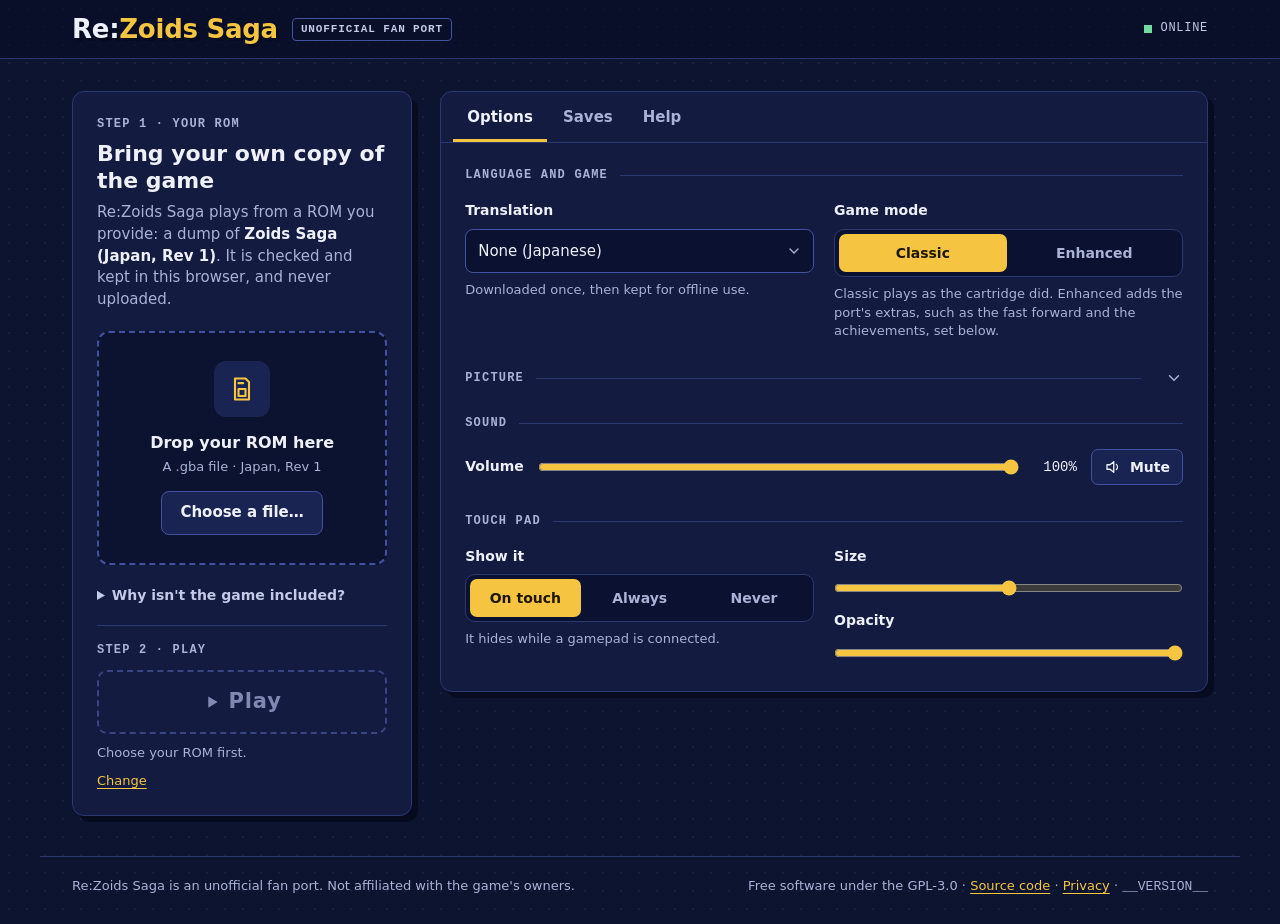
==== apps/web/static/index.html @ d326429b "✨ Offer the enhanced mode's settings on the web page The page sets the enhanced mode's battle animat" ====
<!doctype html>
<html lang="en">
<head>
  <meta charset="utf-8">
  <meta name="viewport" content="width=device-width, initial-scale=1, viewport-fit=cover">
  <meta name="theme-color" content="#0d1430">
  <meta name="description" content="An unofficial port of Zoids Saga (Game Boy Advance) to play in the browser, from your own ROM.">
  <title>Re:Zoids Saga</title>
  <link rel="icon" href="icon.png">
  <link rel="manifest" href="manifest.webmanifest">
  <link rel="stylesheet" href="style.css">
</head>
<body data-rom-ready="false">

<svg width="0" height="0" style="position:absolute" aria-hidden="true">
  <symbol id="i-file" viewBox="0 0 24 24"><g fill="none" stroke="currentColor" stroke-width="1.8" stroke-linecap="round" stroke-linejoin="round"><path d="M6 3h9l3 3v15H6z"/><path d="M9 12h6v6H9z"/><path d="M9 7h4"/></g></symbol>
  <symbol id="i-check" viewBox="0 0 24 24"><path d="M20 6 9 17l-5-5" fill="none" stroke="currentColor" stroke-width="2.4" stroke-linecap="round" stroke-linejoin="round"/></symbol>
  <symbol id="i-alert" viewBox="0 0 24 24"><g fill="none" stroke="currentColor" stroke-width="2" stroke-linecap="round"><circle cx="12" cy="12" r="9"/><path d="M12 7v6M12 16.5v.5"/></g></symbol>
  <symbol id="i-busy" viewBox="0 0 24 24"><path d="M12 3a9 9 0 1 1-9 9" fill="none" stroke="currentColor" stroke-width="2.4" stroke-linecap="round"/></symbol>
  <symbol id="i-down" viewBox="0 0 24 24"><path d="M12 4v11M7 10l5 5 5-5M5 20h14" fill="none" stroke="currentColor" stroke-width="2" stroke-linecap="round" stroke-linejoin="round"/></symbol>
  <symbol id="i-up" viewBox="0 0 24 24"><path d="M12 20V9M7 14l5-5 5 5M5 4h14" fill="none" stroke="currentColor" stroke-width="2" stroke-linecap="round" stroke-linejoin="round"/></symbol>
  <symbol id="i-chev" viewBox="0 0 24 24"><path d="m6 9 6 6 6-6" fill="none" stroke="currentColor" stroke-width="2" stroke-linecap="round"/></symbol>
  <symbol id="i-play" viewBox="0 0 24 24"><path d="M7 4.5 19.5 12 7 19.5z" fill="currentColor"/></symbol>
  <symbol id="i-pause" viewBox="0 0 24 24"><path d="M9 5v14M15 5v14" fill="none" stroke="currentColor" stroke-width="2.4" stroke-linecap="round"/></symbol>
  <symbol id="i-sync" viewBox="0 0 24 24"><g fill="none" stroke="currentColor" stroke-width="2" stroke-linecap="round" stroke-linejoin="round"><path d="M20 12a8 8 0 1 1-2.3-5.6"/><path d="M20 4v5h-5"/></g></symbol>
  <symbol id="i-trash" viewBox="0 0 24 24"><path d="M4 7h16M9 7V4h6v3M6 7l1 13h10l1-13" fill="none" stroke="currentColor" stroke-width="2" stroke-linecap="round" stroke-linejoin="round"/></symbol>
  <symbol id="i-x" viewBox="0 0 24 24"><path d="M6 6l12 12M18 6 6 18" fill="none" stroke="currentColor" stroke-width="2" stroke-linecap="round"/></symbol>
  <symbol id="i-mail" viewBox="0 0 24 24"><g fill="none" stroke="currentColor" stroke-width="1.8" stroke-linecap="round" stroke-linejoin="round"><rect x="3" y="5" width="18" height="14" rx="2"/><path d="m3 7 9 6 9-6"/></g></symbol>
  <symbol id="i-vol" viewBox="0 0 24 24"><g fill="none" stroke="currentColor" stroke-width="1.8" stroke-linecap="round" stroke-linejoin="round"><path d="M4 9h4l5-4v14l-5-4H4z"/><path d="M16.5 8.5a5 5 0 0 1 0 7"/></g></symbol>
</svg>

<div id="launcher">
  <header class="top">
    <div class="wrap top-in">
      <h1 class="wordmark"><span>Re:</span>Zoids Saga</h1>
      <span class="badge">Unofficial fan port</span>
      <div class="top-end">
        <span class="lcd" id="net-state"><span class="px"></span><span>Online</span></span>
        <button class="btn btn-sm" id="install" type="button" hidden>Install app</button>
      </div>
    </div>
  </header>

  <main class="wrap layout">
    <section class="card start" aria-labelledby="start-h">
      <div class="intro" id="start-intro">
        <p class="eyebrow">Step 1 · Your ROM</p>
        <h2 id="start-h" class="intro-h">Bring your own copy of the game</h2>
        <p class="muted">Re:Zoids Saga plays from a ROM you provide: a dump of <strong class="strong">Zoids Saga (Japan, Rev 1)</strong>. It is checked and kept in this browser, and never uploaded.</p>
      </div>

      <div id="rom-drop" class="drop" data-state="empty">
        <div class="drop-ic" aria-hidden="true">
          <svg class="i-file" width="28" height="28"><use href="#i-file"/></svg>
          <svg class="i-drop" width="28" height="28"><use href="#i-down"/></svg>
          <svg class="i-busy" width="28" height="28"><use href="#i-busy"/></svg>
          <svg class="i-ok" width="22" height="22"><use href="#i-check"/></svg>
          <svg class="i-err" width="22" height="22"><use href="#i-alert"/></svg>
        </div>
        <div class="drop-text">
          <p class="drop-title" id="rom-status" role="status">Drop your ROM here</p>
          <p class="hint" id="rom-detail">A .gba file · Japan, Rev 1</p>
        </div>
        <div class="drop-actions">
          <input class="vh" type="file" id="rom-file" accept=".gba,.bin,application/octet-stream">
          <label class="btn" for="rom-file" id="rom-choose">Choose a file…</label>
          <button class="btn btn-ghost" type="button" id="rom-forget" hidden>Forget the ROM</button>
        </div>
      </div>

      <details class="faq" id="rom-faq">
        <summary>Why isn't the game included?</summary>
        <p class="hint">The game belongs to its owners. This project only provides the code that runs it, so you play from your own copy.</p>
      </details>

      <div class="start-play">
        <p class="eyebrow" id="step2">Step 2 · Play</p>
        <button class="btn btn-primary play" type="button" id="play" disabled aria-describedby="play-hint setup-summary">
          <svg class="icon" width="20" height="20" aria-hidden="true"><use href="#i-play"/></svg>Play
        </button>
        <p class="hint" id="play-hint">Choose your ROM first.</p>
        <p class="hint"><span id="setup-summary"></span> <a href="#options" data-goto="tab-options">Change</a></p>
      </div>
    </section>

    <section class="card sections" aria-label="Settings and saves">
      <div class="tabs" role="tablist" aria-label="Launcher sections">
        <button class="tab" role="tab" type="button" id="tab-options" aria-controls="options" aria-selected="true">Options</button>
        <button class="tab" role="tab" type="button" id="tab-saves" aria-controls="saves" aria-selected="false" tabindex="-1">Saves <span class="count" id="saves-count" hidden></span></button>
        <button class="tab" role="tab" type="button" id="tab-cloud" aria-controls="cloud" aria-selected="false" tabindex="-1" hidden>Cloud</button>
        <button class="tab" role="tab" type="button" id="tab-help" aria-controls="help" aria-selected="false" tabindex="-1">Help</button>
      </div>

      <form class="panel" role="tabpanel" id="options" aria-labelledby="tab-options" tabindex="0">
        <div class="group">
          <h3 class="eyebrow group-h">Language and game</h3>
          <div class="grid2">
            <div class="field">
              <label class="lbl" for="language">Translation</label>
              <div class="sel">
                <select id="language" name="language">
                  <option value="">None (Japanese)</option>
                  <option value="file">From a .po file…</option>
                </select>
                <svg width="16" height="16" aria-hidden="true"><use href="#i-chev"/></svg>
              </div>
              <input class="vh" type="file" id="po-file" accept=".po,text/plain" tabindex="-1" aria-hidden="true">
              <p class="line-status" id="translation-status" role="status">Downloaded once, then kept for offline use.</p>
            </div>
            <fieldset class="field">
              <legend class="lbl">Game mode</legend>
              <div class="seg">
                <label><input type="radio" name="mode" value="classic" checked><span>Classic</span></label>
                <label><input type="radio" name="mode" value="enhanced"><span>Enhanced</span></label>
              </div>
              <p class="hint">Classic plays as the cartridge did. Enhanced adds the port's extras, such as the fast forward and the achievements, set below.</p>
            </fieldset>
          </div>
        </div>

        <fieldset class="group" id="enhanced-group" hidden>
          <legend class="eyebrow group-h">Enhanced mode</legend>
          <ul class="toggles">
            <li class="toggle">
              <div class="grow"><label class="lbl" for="battle-animations">Battle animations</label><p class="hint">The attack scenes in battles; without them a battle goes faster.</p></div>
              <span class="switch"><input type="checkbox" role="switch" id="battle-animations" name="battle-animations" value="1" checked><span></span></span>
            </li>
            <li class="toggle">
              <div class="grow"><label class="lbl" for="damage-numbers">Damage numbers</label><p class="hint">The damage each unit takes, as a number under it for a moment.</p></div>
              <span class="switch"><input type="checkbox" role="switch" id="damage-numbers" name="damage-numbers" value="1"><span></span></span>
            </li>
            <li class="toggle">
              <div class="grow"><label class="lbl" for="auto-text">Auto text</label><p class="hint">Text boxes go on by themselves once read. SELECT turns it on or off while one shows.</p></div>
              <span class="switch"><input type="checkbox" role="switch" id="auto-text" name="auto-text" value="1"><span></span></span>
            </li>
            <li class="toggle">
              <div class="grow"><label class="lbl" for="autosave">Autosave</label><p class="hint">Saves on each change of map, into a slot of its own that Continue lists first.</p></div>
              <span class="switch"><input type="checkbox" role="switch" id="autosave" name="autosave" value="1" checked><span></span></span>
            </li>
            <li class="toggle">
              <div class="grow"><label class="lbl" for="weapon-reach">Weapon reach</label><p class="hint">Shops and the weapons menu draw what a weapon reaches in battle. SELECT turns from the front row to the back.</p></div>
              <span class="switch"><input type="checkbox" role="switch" id="weapon-reach" name="weapon-reach" value="1" checked><span></span></span>
            </li>
          </ul>
          <fieldset class="field">
            <legend class="lbl">Fast forward</legend>
            <div class="seg">
              <label><input type="radio" name="fast-forward" value="2" checked><span>2×</span></label>
              <label><input type="radio" name="fast-forward" value="3"><span>3×</span></label>
              <label><input type="radio" name="fast-forward" value="4"><span>4×</span></label>
            </div>
            <p class="hint">How fast the game plays while Space, the right stick or the pad's &gt;&gt; is held.</p>
          </fieldset>
          <p class="hint">The game's own pause menu changes these too, and the page remembers them.</p>
        </fieldset>

        <details class="group fold" id="picture">
          <summary class="fold-h">
            <span class="eyebrow">Picture</span>
            <span class="hint fold-sum" id="picture-summary"></span>
            <svg class="fold-chev" width="18" height="18" aria-hidden="true"><use href="#i-chev"/></svg>
          </summary>
          <div class="fold-body">
            <div class="field">
              <div class="row-tight"><span class="lbl" id="presets-l">Display presets</span><span class="soon">Soon</span></div>
              <div class="chips" role="group" aria-labelledby="presets-l">
                <button class="chip" type="button" disabled>GBA</button><button class="chip" type="button" disabled>GBA SP</button><button class="chip" type="button" disabled>Micro</button><button class="chip" type="button" disabled>DS</button><button class="chip" type="button" disabled>Game Boy Player</button><button class="chip" type="button" disabled>Modern</button><button class="chip" type="button" disabled>Smooth pixel art</button>
              </div>
            </div>
            <div class="grid2">
              <fieldset class="field">
                <legend class="lbl">Scaling</legend>
                <div class="seg">
                  <label><input type="radio" name="scaling" value="sharp" checked><span>Sharp</span></label>
                  <label><input type="radio" name="scaling" value="fill"><span>Fill</span></label>
                  <label><input type="radio" name="scaling" value="smooth"><span>Smooth</span></label>
                </div>
                <p class="hint">Sharp uses whole multiples. Fill stays sharp and fills the window.</p>
              </fieldset>
              <div class="field">
                <label class="lbl" for="color">Colors</label>
                <div class="sel">
                  <select id="color" name="color">
                    <option value="original">Original</option>
                    <option value="gba">GBA</option>
                    <option value="gba-sp-frontlit">GBA SP AGS-001</option>
                    <option value="gba-sp">GBA SP AGS-101</option>
                    <option value="micro">Micro</option>
                    <option value="ds">DS</option>
                  </select>
                  <svg width="16" height="16" aria-hidden="true"><use href="#i-chev"/></svg>
                </div>
                <p class="hint">Imitates how each screen showed color.</p>
              </div>
              <fieldset class="field">
                <legend class="lbl">LCD trail</legend>
                <div class="seg">
                  <label><input type="radio" name="trail" value="0" checked><span>Off</span></label>
                  <label><input type="radio" name="trail" value="1"><span>Mix</span></label>
                  <label><input type="radio" name="trail" value="fade"><span>Fade</span></label>
                </div>
              </fieldset>
              <fieldset class="field">
                <legend class="lbl">Upscaler</legend>
                <div class="seg">
                  <label><input type="radio" name="upscale" value="none" checked><span>Off</span></label>
                  <label><input type="radio" name="upscale" value="scale2x"><span>Scale2x</span></label>
                  <label><input type="radio" name="upscale" value="scale3x"><span>Scale3x</span></label>
                </div>
                <p class="hint">Rounds diagonal edges off without blurring.</p>
              </fieldset>
              <fieldset class="field" disabled>
                <legend class="lbl">Screen filter <span class="soon">Soon</span></legend>
                <div class="seg">
                  <label><input type="radio" name="filter" value="off" checked><span>Off</span></label>
                  <label><input type="radio" name="filter" value="grid"><span>LCD grid</span></label>
                  <label><input type="radio" name="filter" value="scanlines"><span>Scan lines</span></label>
                </div>
              </fieldset>
            </div>
          </div>
        </details>

        <div class="group">
          <h3 class="eyebrow group-h">Sound</h3>
          <div class="vol">
            <label class="lbl" for="volume">Volume</label>
            <input class="range" type="range" id="volume" name="volume" min="0" max="100" step="5" value="100">
            <output id="volume-out" for="volume">100%</output>
            <button class="btn btn-sm" type="button" id="mute" aria-pressed="false"><svg class="icon" aria-hidden="true"><use href="#i-vol"/></svg><span>Mute</span></button>
          </div>
        </div>

        <div class="group">
          <h3 class="eyebrow group-h">Touch pad</h3>
          <div class="grid2">
            <fieldset class="field">
              <legend class="lbl">Show it</legend>
              <div class="seg">
                <label><input type="radio" name="touch" value="auto" checked><span>On touch</span></label>
                <label><input type="radio" name="touch" value="on"><span>Always</span></label>
                <label><input type="radio" name="touch" value="off"><span>Never</span></label>
              </div>
              <p class="hint">It hides while a gamepad is connected.</p>
            </fieldset>
            <div class="field">
              <label class="lbl" for="touch-size">Size</label>
              <input class="range" type="range" id="touch-size" name="touch-size" min="60" max="140" step="10" value="100">
              <label class="lbl" for="touch-opacity">Opacity</label>
              <input class="range" type="range" id="touch-opacity" name="touch-opacity" min="20" max="100" step="10" value="100">
            </div>
          </div>
        </div>
      </form>

      <div class="panel" role="tabpanel" id="saves" aria-labelledby="tab-saves" tabindex="0" hidden>
        <p class="muted">Kept in this browser. Export a slot for an emulator, or import one from it.</p>
        <p class="status" id="saves-status" role="status"></p>
        <p class="hint" id="saves-norom">Choose your ROM to see your saves.</p>
        <ul class="slots" id="saves-list" aria-label="Save slots"></ul>
        <input class="vh" type="file" id="save-file" accept=".sav,.srm,application/octet-stream" tabindex="-1" aria-hidden="true">
      </div>

      <div class="panel" role="tabpanel" id="cloud" aria-labelledby="tab-cloud" tabindex="0" data-state="signed-out" hidden>
        <div class="group" data-when="signed-out">
          <h3 class="eyebrow group-h">Cloud saves</h3>
          <p class="muted">Sign in with your email to keep your saves and achievements in the cloud and play them in any browser. No password needed.</p>
          <form class="field" id="cloud-form" novalidate>
            <label class="lbl" for="cloud-email">Email</label>
            <div class="email-row">
              <input class="input" type="email" id="cloud-email" name="email" autocomplete="email" placeholder="you@example.com" required aria-describedby="cloud-form-status">
              <button class="btn btn-primary" type="submit" id="cloud-send">Send me a sign-in link</button>
            </div>
            <p class="line-status" id="cloud-form-status" role="status"></p>
          </form>
          <p class="hint"><a href="privacy.html">What is kept, and how to delete it</a></p>
        </div>

        <div class="group" data-when="link-sent" hidden>
          <h3 class="eyebrow group-h">Cloud saves</h3>
          <div class="row row-top">
            <div class="drop-ic small" aria-hidden="true"><svg width="22" height="22"><use href="#i-mail"/></svg></div>
            <div>
              <p class="big">Check your email</p>
              <p class="muted">We sent a sign-in link to <strong class="strong" id="cloud-sent-to"></strong>. Open it in this browser.</p>
            </div>
          </div>
          <div class="row">
            <button class="btn btn-sm" type="button" id="cloud-resend">Send again</button>
            <button class="btn btn-sm btn-ghost" type="button" id="cloud-other">Use another email</button>
          </div>
          <p class="line-status" id="cloud-sent-status" role="status"></p>
        </div>

        <div class="stack" data-when="signed-in" hidden>
          <div class="group">
            <h3 class="eyebrow group-h">Account</h3>
            <div class="row">
              <div class="avatar" id="cloud-avatar" aria-hidden="true">?</div>
              <div class="grow"><p class="hint">Signed in as</p><p class="big wraps" id="cloud-user"></p></div>
              <button class="btn btn-ghost" type="button" id="cloud-signout">Sign out</button>
            </div>
          </div>
          <div class="group">
            <h3 class="eyebrow group-h">Sync</h3>
            <div class="box row">
              <div class="grow column">
                <p class="lcd lcd-text"><span class="px off" id="cloud-px"></span><span id="cloud-sync-state" role="status">Not synced yet</span></p>
                <p class="hint">Your saves and achievements follow you to any browser where you sign in. They sync when the page opens, every minute while you play, and when you leave it.</p>
              </div>
              <button class="btn" type="button" id="cloud-sync"><svg class="icon" aria-hidden="true"><use href="#i-sync"/></svg>Sync now</button>
            </div>
            <p class="status" id="cloud-status" role="status"></p>
            <p class="hint"><a href="privacy.html">What is kept, and how to delete it</a></p>
          </div>
          <div class="group">
            <h3 class="eyebrow group-h">Danger zone</h3>
            <div class="danger-zone">
              <div class="grow"><p class="strong-p">Delete my account</p><p class="hint">Removes your account and everything kept in the cloud; the saves in this browser stay. You will be asked to confirm.</p></div>
              <button class="btn btn-danger" type="button" id="cloud-delete"><svg class="icon" aria-hidden="true"><use href="#i-trash"/></svg>Delete my account</button>
            </div>
          </div>
        </div>
      </div>

      <div class="panel" role="tabpanel" id="help" aria-labelledby="tab-help" tabindex="0" hidden>
        <div class="group touch-only">
          <h3 class="eyebrow group-h">Touch</h3>
          <p class="muted">On phones and tablets a pad surrounds the game. The pause button at the game screen's top left corner opens quick settings and the way back here.</p>
        </div>
        <div class="group">
          <h3 class="eyebrow group-h">Keyboard</h3>
          <dl class="keys">
            <div><dt>Move</dt><dd><span class="kbd">←</span><span class="kbd">↑</span><span class="kbd">↓</span><span class="kbd">→</span></dd></div>
            <div><dt>A</dt><dd><span class="kbd">X</span></dd></div>
            <div><dt>B</dt><dd><span class="kbd">Z</span></dd></div>
            <div><dt>L / R</dt><dd><span class="kbd">A</span><span class="kbd">S</span></dd></div>
            <div><dt>START</dt><dd><span class="kbd">Return</span></dd></div>
            <div><dt>SELECT</dt><dd><span class="kbd">Backspace</span></dd></div>
            <div><dt>Fast forward (hold)</dt><dd><span class="kbd">Space</span></dd></div>
            <div><dt>Mute</dt><dd><span class="kbd">M</span></dd></div>
            <div><dt>Pause menu</dt><dd><span class="kbd">Esc</span></dd></div>
          </dl>
        </div>
        <div class="group">
          <h3 class="eyebrow group-h">Gamepad</h3>
          <p class="muted">Gamepads work in the game, and on this page too: move with the D-pad, choose with A, go back with B.</p>
        </div>
        <div class="group">
          <h3 class="eyebrow group-h">Offline and install</h3>
          <p class="muted">Once loaded it works without a connection. <span class="install-hint">Install it from the browser's menu to play it like an app.</span></p>
        </div>
      </div>
    </section>
  </main>

  <footer class="wrap foot">
    <p>Re:Zoids Saga is an unofficial fan port. Not affiliated with the game's owners.</p>
    <p>Free software under the GPL-3.0 · <a href="https://github.com/serivt/re-zoids-saga">Source code</a> · <a href="privacy.html">Privacy</a> · <span class="mono" id="version">__VERSION__</span></p>
  </footer>

  <div class="playbar" id="playbar">
    <div class="grow"><p class="lcd"><span class="px"></span>ROM ready</p><p class="hint" id="playbar-summary"></p></div>
    <button class="btn btn-primary" type="button" id="playbar-play"><svg class="icon" aria-hidden="true"><use href="#i-play"/></svg>Play</button>
  </div>
</div>

<div id="stage" class="game" hidden>
  <canvas id="screen" width="240" height="160" aria-label="Game screen"></canvas>
  <canvas id="pad" hidden></canvas>
  <button class="pause-btn" type="button" id="game-menu" aria-label="Pause and menu" aria-haspopup="dialog"><svg width="18" height="18" aria-hidden="true"><use href="#i-pause"/></svg></button>
</div>

<dialog id="import-dialog" aria-labelledby="import-title" aria-describedby="import-desc">
  <form method="dialog" class="dlg">
    <div class="dlg-head">
      <div><p class="eyebrow" id="import-eyebrow">Import</p><h2 class="dlg-title" id="import-title">Replace the save?</h2></div>
      <button class="btn btn-ghost btn-sm icon-only" value="cancel" aria-label="Close"><svg width="20" height="20" aria-hidden="true"><use href="#i-x"/></svg></button>
    </div>
    <p class="muted" id="import-desc"></p>
    <table class="cmp">
      <thead><tr><td></td><th scope="col" class="col-file">In the file<span class="fname" id="import-fname"></span></th><th scope="col" id="import-slot-h">In the slot now</th></tr></thead>
      <tbody id="import-rows"></tbody>
    </table>
    <p class="hint" id="import-format"></p>
    <div class="dlg-actions">
      <button class="btn btn-ghost push" type="button" id="import-export-first"><svg class="icon" aria-hidden="true"><use href="#i-down"/></svg><span>Export first</span></button>
      <button class="btn" value="cancel" autofocus>Cancel</button>
      <button class="btn btn-danger-solid" value="confirm" id="import-confirm">Replace</button>
    </div>
  </form>
</dialog>

<dialog id="delete-dialog" aria-labelledby="delete-title">
  <form method="dialog" class="dlg">
    <h2 class="dlg-title flush" id="delete-title">Delete your account?</h2>
    <p class="muted">Your account and everything kept in the cloud will be removed. The saves in this browser stay. This can't be undone.</p>
    <div class="field">
      <label class="lbl" for="delete-confirm-text">Type DELETE to confirm</label>
      <input class="input" id="delete-confirm-text" autocomplete="off" autocapitalize="characters" spellcheck="false">
    </div>
    <div class="dlg-actions">
      <button class="btn" value="cancel" autofocus>Cancel</button>
      <button class="btn btn-danger-solid" value="confirm" id="delete-confirm" disabled>Delete account</button>
    </div>
  </form>
</dialog>

<dialog id="pause-dialog" aria-labelledby="pause-title">
  <form method="dialog" class="dlg quick">
    <div class="dlg-head baseline"><h2 class="dlg-title flush" id="pause-title">Paused</h2><p class="eyebrow accent">Re:Zoids Saga</p></div>
    <button class="btn btn-primary resume" value="resume" autofocus><svg class="icon" aria-hidden="true"><use href="#i-play"/></svg>Resume</button>
    <div class="quick-part">
      <p class="eyebrow">Quick settings</p>
      <div class="row"><label for="q-volume">Volume</label><input class="range" type="range" id="q-volume" min="0" max="100" step="5"></div>
      <div class="row touch-only"><label for="q-opacity">Pad opacity</label><input class="range" type="range" id="q-opacity" min="20" max="100" step="10"></div>
      <div class="row"><span id="q-scaling-l">Scaling</span>
        <fieldset class="seg" aria-labelledby="q-scaling-l">
          <label><input type="radio" name="q-scaling" value="sharp"><span>Sharp</span></label>
          <label><input type="radio" name="q-scaling" value="fill"><span>Fill</span></label>
          <label><input type="radio" name="q-scaling" value="smooth"><span>Smooth</span></label>
        </fieldset>
      </div>
      <div class="row touch-only"><label for="q-pad" class="auto">Show touch pad</label><span class="switch"><input type="checkbox" id="q-pad" role="switch"><span></span></span></div>
    </div>
    <div class="quick-part">
      <button class="btn ghost-full" value="quit">Back to launcher</button>
      <p class="hint centered">Progress since your last save or autosave is lost.</p>
    </div>
  </form>
</dialog>

<script type="module" src="main.js"></script>
</body>
</html>
---- apps/web/static/style.css ----
/* The page around the game: plain CSS, the system's fonts, nothing asked
   of other sites, so it works offline. */
:root {
  color-scheme: dark;
  --bg: #0d1430;
  --bg-deep: #080d24;
  --field: #0b1130;
  --surface: #131b40;
  --slot: #0f1738;
  --raised: #1a2452;
  --raised-hover: #222d62;
  --line: #2c3870;
  --line-strong: #4352a0;
  --text: #eef0fa;
  --text-2: #c3c9e6;
  --muted: #aab2d6;
  --faint: #8f98c4;
  --accent: #f5c542;
  --accent-hover: #ffd462;
  --accent-ink: #1d1600;
  --accent-shadow: #6e5410;
  --ok: #74dba0;
  --err: #ff9180;
  --info: #92b6ff;
  --danger: #b8382d;
  --shadow: #070b1f;
  --radius: 8px;
  --font: system-ui, -apple-system, "Segoe UI", "Helvetica Neue", "Noto Sans", sans-serif;
  --mono: ui-monospace, "SF Mono", "Cascadia Mono", Menlo, Consolas, monospace;
}

*, *::before, *::after { box-sizing: border-box; }
html { -webkit-text-size-adjust: 100%; }
body {
  margin: 0;
  font: 15px/1.45 var(--font);
  color: var(--text);
  background-color: var(--bg);
  background-image: radial-gradient(rgba(170, 178, 214, .08) 1px, transparent 1.5px);
  background-size: 18px 18px;
  -webkit-font-smoothing: antialiased;
}
h1, h2, h3, h4, p, ul, ol, dl { margin: 0; }
ul { padding: 0; list-style: none; }
a { color: var(--accent); text-underline-offset: 3px; }
a:hover { color: var(--accent-hover); }
[hidden] { display: none !important; }
html:not(.touch) .touch-only { display: none !important; }
:focus-visible { outline: 3px solid var(--info); outline-offset: 3px; }
.vh { position: absolute; width: 1px; height: 1px; overflow: hidden; clip: rect(0 0 0 0); white-space: nowrap; }
.mono { font-family: var(--mono); }
.muted { color: var(--muted); }
.hint { font-size: 13px; color: var(--muted); }
.eyebrow, .slot-n, .cap {
  font-family: var(--mono); font-size: 12px; font-weight: 600;
  letter-spacing: .1em; text-transform: uppercase; color: var(--muted);
}

/* ---------- Layout ---------- */
.wrap { width: 100%; max-width: 1200px; margin: 0 auto; padding-inline: max(16px, min(32px, 4vw)); }
.top { border-bottom: 1px solid var(--line); background: rgba(8, 13, 36, .6); padding-top: env(safe-area-inset-top); }
.top-in { display: flex; align-items: center; gap: 10px 14px; flex-wrap: wrap; padding-block: 16px; }
.top-end { margin-left: auto; display: flex; gap: 16px; align-items: center; }
.wordmark { font-size: 26px; font-weight: 800; letter-spacing: -.01em; color: var(--accent); text-shadow: 3px 3px 0 var(--shadow); line-height: 1; white-space: nowrap; }
.wordmark span { color: var(--text); }
.badge { font-family: var(--mono); font-size: 11px; font-weight: 600; letter-spacing: .08em; text-transform: uppercase; padding: 5px 8px; border: 1px solid var(--line-strong); border-radius: 4px; color: var(--text-2); line-height: 1; white-space: nowrap; }
.layout { display: flex; flex-wrap: wrap; gap: 28px; align-items: flex-start; padding-block: 32px 40px; }
.card { background: var(--surface); border: 1px solid var(--line); border-radius: 12px; box-shadow: 6px 6px 0 var(--shadow); }
.start { flex: 1 1 340px; max-width: 440px; padding: 24px; display: flex; flex-direction: column; gap: 20px; }
.sections { flex: 999 1 560px; min-width: 0; }
.foot { border-top: 1px solid var(--line); padding-block: 20px calc(28px + env(safe-area-inset-bottom)); font-size: 13px; color: var(--muted); display: flex; flex-wrap: wrap; gap: 8px 24px; justify-content: space-between; }
.lcd { display: inline-flex; align-items: center; gap: 8px; font-family: var(--mono); font-size: 12px; letter-spacing: .06em; text-transform: uppercase; color: var(--text-2); white-space: nowrap; }
.px { width: 8px; height: 8px; background: var(--ok); flex: none; }
.px.busy { background: var(--accent); }
.px.off { background: #5b6596; }
.px.err { background: var(--err); }
.px.info { background: var(--info); }

/* ---------- Buttons ---------- */
.btn {
  display: inline-flex; align-items: center; justify-content: center; gap: 8px;
  min-height: 44px; padding: 0 18px; border-radius: var(--radius);
  border: 1px solid var(--line-strong); background: var(--raised); color: var(--text);
  font: 600 15px/1 var(--font); cursor: pointer; text-decoration: none; white-space: nowrap;
  touch-action: manipulation;
}
.btn:hover { background: var(--raised-hover); border-color: #5666b8; color: var(--text); }
.btn-primary { background: var(--accent); border-color: var(--accent); color: var(--accent-ink); box-shadow: 4px 4px 0 var(--accent-shadow); }
.btn-primary:hover { background: var(--accent-hover); border-color: var(--accent-hover); color: var(--accent-ink); }
.btn-primary:active { transform: translate(2px, 2px); box-shadow: 2px 2px 0 var(--accent-shadow); }
.btn-ghost { background: transparent; border-color: transparent; color: var(--text-2); }
.btn-sm { min-height: 36px; padding: 0 12px; font-size: 14px; border-radius: 7px; }
.btn-danger { background: transparent; border-color: #b0524a; color: #ffaa9e; }
.btn-danger:hover { background: rgba(184, 56, 45, .15); border-color: #d06358; color: #ffc1b8; }
.btn-danger-solid { background: var(--danger); border-color: var(--danger); color: #fff; }
.btn-danger-solid:hover { background: #a3302a; border-color: #a3302a; color: #fff; }
.btn:disabled, .btn[aria-disabled="true"] { background: transparent; border: 1px dashed #3a4682; color: #8189b3; box-shadow: none; cursor: not-allowed; transform: none; }
.play { width: 100%; min-height: 64px; font-size: 21px; font-weight: 800; letter-spacing: .04em; border-radius: 10px; }
.play:disabled { border-width: 2px; }
.icon { width: 18px; height: 18px; flex: none; }
.vh:focus-visible + label { outline: 3px solid var(--info); outline-offset: 3px; }

/* ---------- Fields ---------- */
fieldset { border: 0; padding: 0; margin: 0; min-width: 0; }
.field { display: flex; flex-direction: column; gap: 8px; min-width: 0; }
.lbl { font-size: 14px; font-weight: 600; color: var(--text); }
legend.lbl { margin-bottom: 8px; padding: 0; display: flex; gap: 10px; align-items: center; }
.sel { position: relative; }
.sel select, .input {
  -webkit-appearance: none; appearance: none; width: 100%; min-height: 44px;
  padding: 0 12px; background: var(--field); color: var(--text);
  border: 1px solid var(--line-strong); border-radius: var(--radius); font: 15px var(--font);
}
.sel select { padding-right: 40px; }
.sel svg { position: absolute; right: 12px; top: 50%; margin-top: -8px; pointer-events: none; color: var(--muted); }
.input::placeholder { color: #7d86b2; }
.seg { display: flex; gap: 4px; padding: 4px; background: var(--field); border: 1px solid var(--line); border-radius: 10px; min-width: 0; }
.seg label { flex: 1 1 0; position: relative; min-width: 0; }
.seg input { position: absolute; opacity: 0; inset: 0; width: 100%; height: 100%; margin: 0; cursor: pointer; }
.seg span { display: flex; align-items: center; justify-content: center; min-height: 38px; padding: 0 8px; border-radius: 7px; font-size: 14px; font-weight: 600; color: var(--muted); text-align: center; }
.seg label:hover span { color: var(--text); }
.seg input:checked + span { background: var(--accent); color: var(--accent-ink); }
.seg input:focus-visible + span { outline: 3px solid var(--info); outline-offset: 2px; }
.seg input:disabled { cursor: not-allowed; }
.seg input:disabled + span { color: #6c76a6; }
.seg input:disabled:checked + span { background: #2a2a3a; color: #aab2d6; }
.range { width: 100%; accent-color: var(--accent); height: 28px; margin: 0; }
.chips { display: flex; flex-wrap: wrap; gap: 8px; }
.chip { display: inline-flex; align-items: center; min-height: 36px; padding: 0 12px; border: 1px dashed #3a4682; border-radius: 999px; font: 13px var(--font); color: var(--faint); background: transparent; }
.soon { font-family: var(--mono); font-size: 10px; font-weight: 700; letter-spacing: .08em; text-transform: uppercase; padding: 3px 6px; border-radius: 4px; background: #2a2410; color: var(--accent); border: 1px solid var(--accent-shadow); line-height: 1; }

/* ---------- Status lines ---------- */
.status { display: flex; gap: 10px; align-items: flex-start; padding: 10px 12px; border-radius: var(--radius); border: 1px solid; font-size: 14px; line-height: 1.4; }
.status:empty { display: none; }
.status::before { content: ""; width: 8px; height: 8px; margin-top: 6px; flex: none; background: currentColor; }
.status[data-kind="info"] { background: rgba(146, 182, 255, .08); border-color: rgba(146, 182, 255, .35); color: #d3e2ff; }
.status[data-kind="ok"] { background: rgba(116, 219, 160, .08); border-color: rgba(116, 219, 160, .38); color: #c3f2d6; }
.status[data-kind="error"] { background: rgba(255, 145, 128, .08); border-color: rgba(255, 145, 128, .42); color: #ffd0c8; }
.line-status { font-size: 13px; color: var(--muted); min-height: 1.4em; }
.line-status[data-kind="ok"] { color: #a8e8c3; }
.line-status[data-kind="error"] { color: #ffb4a8; }

/* ---------- ROM drop zone ---------- */
.drop { display: flex; flex-direction: column; align-items: center; text-align: center; gap: 14px; padding: 28px 20px; border: 2px dashed var(--line-strong); border-radius: 12px; background: rgba(8, 13, 36, .55); transition: border-color .15s, background-color .15s; }
.drop-ic { width: 56px; height: 56px; border-radius: 12px; display: grid; place-items: center; background: var(--raised); color: var(--accent); flex: none; }
.drop-ic svg { display: none; }
.drop[data-state="empty"] .i-file, .drop[data-state="drag"] .i-drop, .drop[data-state="checking"] .i-busy,
.drop[data-state="ok"] .i-ok, .drop[data-state="remembered"] .i-ok, .drop[data-state="error"] .i-err { display: block; }
.drop-title { font-weight: 700; font-size: 16px; }
.drop-text { display: flex; flex-direction: column; gap: 4px; min-width: 0; }
.drop-actions { display: flex; gap: 8px; flex-wrap: wrap; justify-content: center; }
.drop[data-state="ok"] .btn, .drop[data-state="remembered"] .btn, .drop[data-state="error"] .btn { min-height: 36px; padding: 0 12px; font-size: 14px; }
.drop[data-state="drag"] { border-style: solid; border-color: var(--accent); background: rgba(245, 197, 66, .07); }
.drop[data-state="drag"] .drop-title { color: var(--accent); }
.drop[data-state="checking"] .drop-actions { visibility: hidden; }
.drop[data-state="ok"], .drop[data-state="remembered"], .drop[data-state="error"] { flex-direction: row; flex-wrap: wrap; align-items: flex-start; text-align: left; padding: 18px; }
.drop[data-state="ok"] .drop-text, .drop[data-state="remembered"] .drop-text, .drop[data-state="error"] .drop-text { flex: 1 1 200px; }
.drop[data-state="ok"] .drop-actions, .drop[data-state="remembered"] .drop-actions, .drop[data-state="error"] .drop-actions { flex-basis: 100%; justify-content: flex-start; }
.drop[data-state="ok"], .drop[data-state="remembered"] { border-style: solid; border-color: rgba(116, 219, 160, .45); }
.drop[data-state="ok"] .drop-ic, .drop[data-state="remembered"] .drop-ic { width: 40px; height: 40px; background: rgba(116, 219, 160, .14); color: var(--ok); }
.drop[data-state="ok"] .drop-title, .drop[data-state="remembered"] .drop-title { color: #c3f2d6; font-size: 15px; }
.drop[data-state="error"] { border-style: solid; border-color: rgba(255, 145, 128, .6); }
.drop[data-state="error"] .drop-ic { width: 40px; height: 40px; background: rgba(255, 145, 128, .14); color: var(--err); }
.drop[data-state="error"] .drop-title { color: #ffd0c8; font-size: 15px; }
.i-busy { animation: spin 1s linear infinite; }
@keyframes spin { to { transform: rotate(360deg); } }
.faq summary { cursor: pointer; font-size: 14px; font-weight: 600; color: var(--text-2); }
.faq p { margin-top: 8px; }
.start-play { display: flex; flex-direction: column; gap: 10px; border-top: 1px solid var(--line); padding-top: 16px; }
.keys-inline { display: flex; flex-wrap: wrap; gap: 8px 14px; align-items: center; }
.kbd { display: inline-block; min-width: 26px; text-align: center; font-family: var(--mono); font-size: 12px; font-weight: 600; padding: 3px 7px; border: 1px solid var(--line-strong); border-bottom-width: 3px; border-radius: 6px; background: var(--raised); color: var(--text); line-height: 1.3; }

/* ---------- Tabs ---------- */
.tabs { display: flex; gap: 2px; padding: 0 12px; border-bottom: 1px solid var(--line); overflow-x: auto; scrollbar-width: none; }
.tab { -webkit-appearance: none; appearance: none; background: none; border: 0; border-bottom: 3px solid transparent; color: var(--muted); font: 600 15px var(--font); padding: 16px 14px 13px; display: inline-flex; align-items: center; gap: 8px; cursor: pointer; white-space: nowrap; }
.tab:hover { color: var(--text); }
.tab[aria-selected="true"] { color: var(--text); border-bottom-color: var(--accent); }
.tab:focus-visible { outline-offset: -3px; }
.count { font-family: var(--mono); font-size: 11px; padding: 2px 6px; border-radius: 4px; background: var(--raised); color: var(--text-2); }
.panel { padding: 24px; display: flex; flex-direction: column; gap: 28px; }
.panel:focus-visible { outline-offset: -3px; }
.group { display: flex; flex-direction: column; gap: 16px; }
.group-h { display: flex; align-items: center; gap: 12px; }
.group-h::after { content: ""; flex: 1; height: 1px; background: var(--line); }
.grid2 { display: grid; grid-template-columns: repeat(auto-fit, minmax(min(240px, 100%), 1fr)); gap: 18px 20px; }
.vol { display: flex; align-items: center; gap: 14px; flex-wrap: wrap; }
.vol .range { flex: 1 1 160px; }
.vol output { width: 44px; text-align: right; font: 14px var(--mono); }

/* ---------- Saves ---------- */
#saves.panel { gap: 18px; }
.slots { display: grid; grid-template-columns: repeat(auto-fit, minmax(min(250px, 100%), 1fr)); gap: 14px; }
.slot { display: flex; flex-direction: column; gap: 14px; padding: 16px; background: var(--slot); border: 1px solid var(--line); border-radius: 10px; min-width: 0; }
.slot.empty { background: transparent; border-style: dashed; }
.slot.auto { grid-column: 1 / -1; border-color: #3a4682; }
.slot-lv { font-size: 22px; font-weight: 800; line-height: 1.1; }
.slot-area { color: var(--text-2); font-size: 14px; }
.stats { display: grid; grid-template-columns: repeat(2, minmax(0, 1fr)); gap: 8px 16px; }
.stats dt { font-size: 12px; color: var(--faint); }
.stats dd { margin: 0; font-weight: 600; font-variant-numeric: tabular-nums; }
.slot-a { display: flex; gap: 8px; flex-wrap: wrap; margin-top: auto; }
.menu { position: absolute; z-index: 20; width: 290px; max-width: calc(100vw - 32px); padding: 6px; background: var(--raised); border: 1px solid var(--line-strong); border-radius: 10px; box-shadow: 6px 6px 0 var(--shadow); display: flex; flex-direction: column; gap: 2px; }
.menu-i { display: flex; flex-direction: column; align-items: flex-start; gap: 2px; padding: 10px 12px; border-radius: 7px; background: none; border: 0; color: var(--text); font-family: var(--font); text-align: left; cursor: pointer; width: 100%; }
.menu-i:hover, .menu-i:focus-visible { background: #26326e; outline-offset: -2px; }
.menu-i b { font-size: 14px; }
.menu-i span { font-size: 12px; color: var(--muted); }

/* ---------- Cloud ---------- */
.box { background: var(--slot); border: 1px solid var(--line); border-radius: 10px; padding: 16px; }
.row { display: flex; gap: 12px 16px; align-items: center; flex-wrap: wrap; }
.avatar { width: 44px; height: 44px; border-radius: 10px; background: var(--accent); color: var(--accent-ink); display: grid; place-items: center; font-weight: 800; font-size: 18px; flex: none; box-shadow: 3px 3px 0 var(--accent-shadow); text-transform: uppercase; }
.danger-zone { border: 1px solid rgba(255, 145, 128, .35); border-radius: 10px; padding: 16px; display: flex; flex-wrap: wrap; gap: 12px 20px; align-items: center; justify-content: space-between; }
.email-row { display: flex; gap: 8px; flex-wrap: wrap; }
.email-row .input { flex: 1 1 220px; width: auto; }
.keys { display: grid; grid-template-columns: repeat(auto-fit, minmax(min(220px, 100%), 1fr)); gap: 10px 24px; }
.keys div { display: flex; justify-content: space-between; align-items: center; gap: 12px; padding-block: 4px; border-bottom: 1px solid var(--line); }
.keys dt { color: var(--text-2); }
.keys dd { margin: 0; display: flex; gap: 4px; }

/* ---------- Dialogs ---------- */
dialog { width: min(580px, calc(100vw - 32px)); max-height: calc(100dvh - 32px); padding: 24px; color: var(--text); background: var(--surface); border: 1px solid var(--line-strong); border-radius: 14px; box-shadow: 8px 8px 0 #03050f; }
dialog::backdrop { background: rgba(4, 7, 20, .8); }
.dlg { display: flex; flex-direction: column; gap: 18px; }
.dlg-head { display: flex; justify-content: space-between; gap: 12px; align-items: flex-start; }
.dlg-title { font-size: 24px; font-weight: 800; line-height: 1.2; margin-top: 6px; }
.dlg-actions { display: flex; gap: 10px; flex-wrap: wrap; align-items: center; justify-content: flex-end; }
.dlg-actions .push { margin-right: auto; }
.cmp { width: 100%; border-collapse: collapse; font-size: 14px; }
.cmp th, .cmp td { text-align: left; padding: 10px 12px; border-bottom: 1px solid var(--line); }
.cmp thead th { font-family: var(--mono); font-size: 11px; letter-spacing: .08em; text-transform: uppercase; color: var(--muted); font-weight: 600; vertical-align: bottom; }
.cmp tbody th { font-weight: 500; color: var(--muted); }
.cmp td { font-weight: 600; font-variant-numeric: tabular-nums; }
.cmp .col-file { background: rgba(245, 197, 66, .08); }
.cmp .fname { display: block; text-transform: none; letter-spacing: 0; color: var(--text); font-size: 12px; overflow-wrap: anywhere; }

/* ---------- Small helpers ---------- */
.intro { display: flex; flex-direction: column; gap: 8px; }
.intro-h { font-size: 22px; font-weight: 800; line-height: 1.2; }
.strong { color: var(--text); }
.strong-p { font-weight: 700; }
.big { font-weight: 700; font-size: 17px; }
.wraps { overflow-wrap: anywhere; }
.row-tight { display: flex; align-items: center; gap: 10px; }
.row-top { align-items: flex-start; flex-wrap: nowrap; }
.drop-ic.small { width: 44px; height: 44px; }
.stack { display: flex; flex-direction: column; gap: 24px; }
.grow { flex: 1; min-width: 180px; }
.column { display: flex; flex-direction: column; gap: 6px; }
.lcd-text { font-size: 13px; color: var(--text); white-space: normal; }
.icon-only { padding: 0 8px; }
.flush { margin: 0; }
.baseline { align-items: baseline; }
.accent { color: var(--accent); }
.centered { text-align: center; }
.resume { width: 100%; min-height: 50px; font-weight: 800; }
.quick-part { display: flex; flex-direction: column; gap: 8px; border-top: 1px solid var(--line); padding-top: 14px; }
.ghost-full { width: 100%; background: transparent; }
.quick .row > label.auto { width: auto; }
.conflict { display: flex; flex-direction: column; gap: 8px; padding: 10px 12px; border: 1px solid rgba(255, 145, 128, .42); border-radius: var(--radius); background: rgba(255, 145, 128, .08); color: #ffd0c8; font-size: 14px; }
.conflict .slot-a { margin-top: 0; }
.toggles { display: flex; flex-direction: column; }
.toggle { display: flex; align-items: center; gap: 16px; padding-block: 12px; border-bottom: 1px solid var(--line); }
.toggle:first-child { padding-top: 0; }
.toggle .grow { display: flex; flex-direction: column; gap: 2px; }
fieldset.group > legend { width: 100%; padding: 0; margin-bottom: 16px; }
.fold > .fold-h { display: flex; align-items: center; gap: 12px; cursor: pointer; list-style: none; border-radius: 6px; }
.fold > .fold-h::-webkit-details-marker { display: none; }
.fold > .fold-h::before { content: ""; order: 1; flex: 1; height: 1px; background: var(--line); min-width: 16px; }
.fold-sum { order: 2; text-align: right; }
.fold-chev { order: 3; flex: none; color: var(--muted); transition: transform .15s; }
.fold[open] .fold-chev { transform: rotate(180deg); }
.fold[open] .fold-sum { display: none; }
.fold-h:hover .eyebrow, .fold-h:hover .fold-chev { color: var(--text); }
.fold-body { display: flex; flex-direction: column; gap: 16px; padding-top: 16px; }
.fold:not([open]) { gap: 0; }
.note-inline { margin-left: 8px; text-transform: none; letter-spacing: 0; }

/* ---------- Mobile ---------- */
.playbar { position: fixed; left: 0; right: 0; bottom: 0; z-index: 10; padding: 12px 16px calc(14px + env(safe-area-inset-bottom)); background: rgba(8, 13, 36, .95); border-top: 1px solid var(--line); display: none; gap: 12px; align-items: center; }
.playbar .btn { min-width: 132px; font-weight: 800; }

@media (max-width: 640px) {
  body { font-size: 16px; }
  .wordmark { font-size: 24px; }
  .badge { margin-left: auto; font-size: 10px; }
  .top-end { display: none; }
  .layout { padding-block: 16px 96px; gap: 20px; }
  .start { padding: 20px; max-width: none; }
  .btn { min-height: 48px; font-size: 16px; }
  .btn-sm { min-height: 44px; font-size: 15px; }
  .tabs { padding: 0; }
  .tab { flex: 1; justify-content: center; padding-inline: 4px; min-height: 50px; }
  .tab .count { display: none; }
  .panel { padding: 20px 16px; }
  .slot-a { display: grid; grid-template-columns: repeat(auto-fit, minmax(0, 1fr)); }
  .slot.auto { grid-column: auto; }
  .sel select, .input { min-height: 48px; font-size: 16px; }
  .hint { font-size: 14px; }
  body[data-rom-ready="true"].play-offscreen .playbar { display: flex; }
  .foot { flex-direction: column; }
  dialog { width: 100vw; max-width: none; margin: auto 0 0; border-radius: 18px 18px 0 0; padding: 20px 20px calc(24px + env(safe-area-inset-bottom)); max-height: 92dvh; }
  .dlg-actions { flex-direction: column-reverse; align-items: stretch; }
  .dlg-actions .btn { width: 100%; }
  .dlg-actions .push { margin-right: 0; }
}

/* ---------- Game view ---------- */
.game { position: fixed; inset: 0; z-index: 30; background: #000; overflow: hidden; touch-action: none; user-select: none; -webkit-user-select: none; -webkit-touch-callout: none; }
#screen { position: absolute; image-rendering: pixelated; background: #000; }
#screen.smooth { image-rendering: auto; }
#pad { position: absolute; inset: 0; width: 100%; height: 100%; pointer-events: none; }
.pause-btn {
  position: absolute; z-index: 3; left: 8px; top: 8px;
  width: 48px; height: 36px; border-radius: 999px; display: grid; place-items: center; padding: 0;
  background: rgba(8, 13, 36, .6); border: 1.5px solid rgba(255, 255, 255, .35); color: rgba(255, 255, 255, .9);
  opacity: .45; transition: opacity .2s; cursor: pointer; touch-action: manipulation;
}
.pause-btn:hover, .pause-btn:focus-visible, .game.show-ui .pause-btn { opacity: 1; }
html.touch .pause-btn { opacity: .75; }

/* Quick menu */
.quick .row { min-height: 48px; flex-wrap: nowrap; }
.quick .row > label:first-child, .quick .row > span:first-child { width: 110px; flex: none; font-weight: 600; }
.quick .seg { flex: 1; }
.switch { position: relative; width: 52px; height: 30px; flex: none; margin-left: auto; }
.switch input { position: absolute; opacity: 0; inset: 0; margin: 0; width: 100%; height: 100%; cursor: pointer; }
.switch span { position: absolute; inset: 0; border-radius: 999px; background: #3a4682; transition: background .15s; pointer-events: none; }
.switch span::after { content: ""; position: absolute; top: 3px; left: 3px; width: 24px; height: 24px; border-radius: 50%; background: var(--text); transition: transform .15s; }
.switch input:checked + span { background: var(--accent); }
.switch input:checked + span::after { transform: translateX(22px); background: var(--accent-ink); }
.switch input:focus-visible + span { outline: 3px solid var(--info); outline-offset: 3px; }

@media (display-mode: standalone) {
  .install-hint { display: none; }
}
@media (prefers-reduced-motion: reduce) {
  *, *::before, *::after { animation-duration: .01ms !important; transition-duration: .01ms !important; }
}
@media (forced-colors: active) {
  .seg input:checked + span { outline: 2px solid CanvasText; }
  .px, .status::before { forced-color-adjust: none; }
}
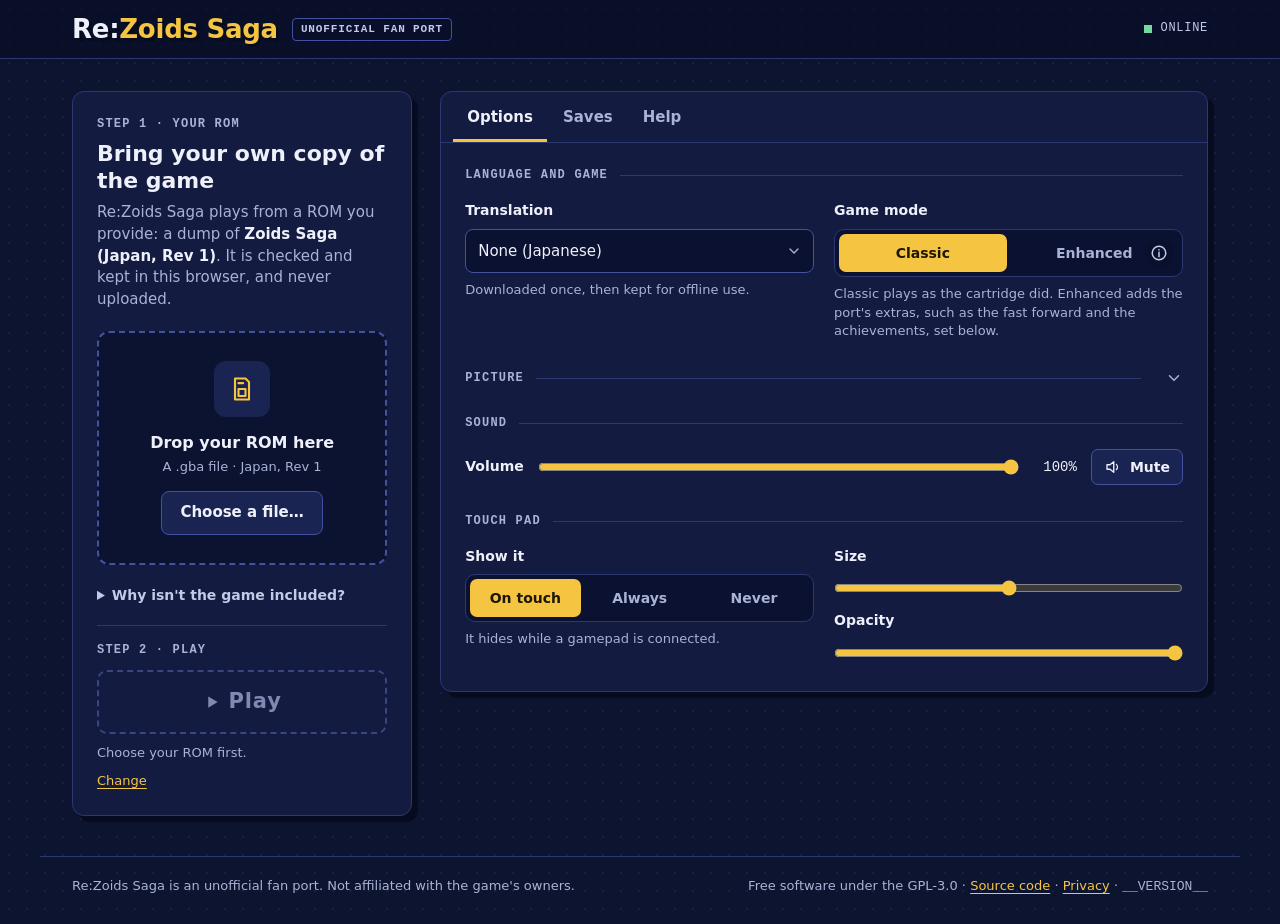
==== commit 32e8f62a: "🚸 Tell what the enhanced mode adds from an info tip An info button inside the mode selector's Enhanc" ====
--- a/apps/web/static/index.html
+++ b/apps/web/static/index.html
@@ -26,6 +26,7 @@
   <symbol id="i-trash" viewBox="0 0 24 24"><path d="M4 7h16M9 7V4h6v3M6 7l1 13h10l1-13" fill="none" stroke="currentColor" stroke-width="2" stroke-linecap="round" stroke-linejoin="round"/></symbol>
   <symbol id="i-x" viewBox="0 0 24 24"><path d="M6 6l12 12M18 6 6 18" fill="none" stroke="currentColor" stroke-width="2" stroke-linecap="round"/></symbol>
   <symbol id="i-mail" viewBox="0 0 24 24"><g fill="none" stroke="currentColor" stroke-width="1.8" stroke-linecap="round" stroke-linejoin="round"><rect x="3" y="5" width="18" height="14" rx="2"/><path d="m3 7 9 6 9-6"/></g></symbol>
+  <symbol id="i-info" viewBox="0 0 24 24"><g fill="none" stroke="currentColor" stroke-width="2" stroke-linecap="round"><circle cx="12" cy="12" r="9"/><path d="M12 11v6M12 7.5v.5"/></g></symbol>
   <symbol id="i-vol" viewBox="0 0 24 24"><g fill="none" stroke="currentColor" stroke-width="1.8" stroke-linecap="round" stroke-linejoin="round"><path d="M4 9h4l5-4v14l-5-4H4z"/><path d="M16.5 8.5a5 5 0 0 1 0 7"/></g></symbol>
 </svg>
 
@@ -109,9 +110,13 @@
             </div>
             <fieldset class="field">
               <legend class="lbl">Game mode</legend>
-              <div class="seg">
-                <label><input type="radio" name="mode" value="classic" checked><span>Classic</span></label>
-                <label><input type="radio" name="mode" value="enhanced"><span>Enhanced</span></label>
+              <div class="seg-wrap">
+                <div class="seg">
+                  <label><input type="radio" name="mode" value="classic" checked><span>Classic</span></label>
+                  <label><input type="radio" name="mode" value="enhanced"><span>Enhanced</span></label>
+                </div>
+                <button class="info" type="button" id="enhanced-info" aria-label="What the enhanced mode adds" aria-describedby="enhanced-tip" aria-expanded="false"><svg width="18" height="18" aria-hidden="true"><use href="#i-info"/></svg></button>
+                <div class="tip" role="tooltip" id="enhanced-tip" hidden>The port's extras: the fast forward, an autosave, 31 achievements and play records, and settings for battle animations, damage numbers, auto text and weapon reach, also in the game's pause menu. Saves stay in the cartridge's own format.</div>
               </div>
               <p class="hint">Classic plays as the cartridge did. Enhanced adds the port's extras, such as the fast forward and the achievements, set below.</p>
             </fieldset>
@@ -162,17 +167,18 @@
           </summary>
           <div class="fold-body">
             <div class="field">
-              <div class="row-tight"><span class="lbl" id="presets-l">Display presets</span><span class="soon">Soon</span></div>
+              <span class="lbl" id="presets-l">Display presets</span>
               <div class="chips" role="group" aria-labelledby="presets-l">
-                <button class="chip" type="button" disabled>GBA</button><button class="chip" type="button" disabled>GBA SP</button><button class="chip" type="button" disabled>Micro</button><button class="chip" type="button" disabled>DS</button><button class="chip" type="button" disabled>Game Boy Player</button><button class="chip" type="button" disabled>Modern</button><button class="chip" type="button" disabled>Smooth pixel art</button>
-              </div>
+                <button class="chip" type="button" data-preset="modern" aria-pressed="false">Modern</button><button class="chip" type="button" data-preset="gba" aria-pressed="false">GBA</button><button class="chip" type="button" data-preset="gba-sp-frontlit" aria-pressed="false">GBA SP AGS-001</button><button class="chip" type="button" data-preset="gba-sp" aria-pressed="false">GBA SP AGS-101</button><button class="chip" type="button" data-preset="micro" aria-pressed="false">Game Boy Micro</button><button class="chip" type="button" data-preset="ds" aria-pressed="false">Nintendo DS</button><button class="chip" type="button" data-preset="player" aria-pressed="false">Game Boy Player</button><button class="chip" type="button" data-preset="smooth-pixel-art" aria-pressed="false">Smooth pixel art</button>
+              </div>
+              <p class="hint">Each sets the options below as a screen showed the game: its grid, colors and trail, or a way of showing it today.</p>
             </div>
             <div class="grid2">
               <fieldset class="field">
                 <legend class="lbl">Scaling</legend>
                 <div class="seg">
-                  <label><input type="radio" name="scaling" value="sharp" checked><span>Sharp</span></label>
-                  <label><input type="radio" name="scaling" value="fill"><span>Fill</span></label>
+                  <label><input type="radio" name="scaling" value="sharp"><span>Sharp</span></label>
+                  <label><input type="radio" name="scaling" value="fill" checked><span>Fill</span></label>
                   <label><input type="radio" name="scaling" value="smooth"><span>Smooth</span></label>
                 </div>
                 <p class="hint">Sharp uses whole multiples. Fill stays sharp and fills the window.</p>
@@ -209,14 +215,20 @@
                 </div>
                 <p class="hint">Rounds diagonal edges off without blurring.</p>
               </fieldset>
-              <fieldset class="field" disabled>
-                <legend class="lbl">Screen filter <span class="soon">Soon</span></legend>
-                <div class="seg">
-                  <label><input type="radio" name="filter" value="off" checked><span>Off</span></label>
-                  <label><input type="radio" name="filter" value="grid"><span>LCD grid</span></label>
-                  <label><input type="radio" name="filter" value="scanlines"><span>Scan lines</span></label>
-                </div>
-              </fieldset>
+              <div class="field">
+                <label class="lbl" for="filter">Screen filter</label>
+                <div class="sel">
+                  <select id="filter" name="filter">
+                    <option value="off">Off</option>
+                    <option value="lcd">LCD grid</option>
+                    <option value="lcd-soft">LCD grid, soft</option>
+                    <option value="lcd-fine">LCD grid, fine</option>
+                    <option value="scanlines">Scan lines</option>
+                  </select>
+                  <svg width="16" height="16" aria-hidden="true"><use href="#i-chev"/></svg>
+                </div>
+                <p class="hint">Lines between the pixels, as a handheld or a television showed them. The picture then scales by whole multiples.</p>
+              </div>
             </div>
           </div>
         </details>
@@ -367,6 +379,7 @@
 
 <div id="stage" class="game" hidden>
   <canvas id="screen" width="240" height="160" aria-label="Game screen"></canvas>
+  <canvas id="grid" hidden></canvas>
   <canvas id="pad" hidden></canvas>
   <button class="pause-btn" type="button" id="game-menu" aria-label="Pause and menu" aria-haspopup="dialog"><svg width="18" height="18" aria-hidden="true"><use href="#i-pause"/></svg></button>
 </div>
--- a/apps/web/static/style.css
+++ b/apps/web/static/style.css
@@ -273,6 +273,24 @@
 .fold-h:hover .eyebrow, .fold-h:hover .fold-chev { color: var(--text); }
 .fold-body { display: flex; flex-direction: column; gap: 16px; padding-top: 16px; }
 .fold:not([open]) { gap: 0; }
+.chip[data-preset] { border-style: solid; border-color: var(--line-strong); color: var(--text-2); cursor: pointer; }
+.chip[data-preset]:hover { background: var(--raised); color: var(--text); }
+.chip[aria-pressed="true"] { background: var(--accent); border-color: var(--accent); color: var(--accent-ink); font-weight: 600; }
+.seg-wrap { position: relative; }
+.info {
+  position: absolute; right: 10px; top: 50%; transform: translateY(-50%);
+  width: 28px; height: 28px; padding: 0; display: grid; place-items: center;
+  border: 0; border-radius: 50%; background: rgba(8, 13, 36, .35); cursor: help;
+  color: var(--text-2); touch-action: manipulation;
+}
+.seg-wrap:has(input[value="enhanced"]:checked) .info { color: var(--accent-ink); background: rgba(29, 22, 0, .12); }
+.info:hover, .info[aria-expanded="true"] { background: rgba(8, 13, 36, .6); color: var(--text); }
+.tip {
+  position: absolute; z-index: 15; right: 0; top: calc(100% + 8px); width: min(320px, 100%);
+  padding: 10px 12px; font-size: 13px; line-height: 1.45; color: var(--text);
+  background: var(--raised); border: 1px solid var(--line-strong); border-radius: var(--radius);
+  box-shadow: 4px 4px 0 var(--shadow);
+}
 .note-inline { margin-left: 8px; text-transform: none; letter-spacing: 0; }
 
 /* ---------- Mobile ---------- */
@@ -308,6 +326,7 @@
 .game { position: fixed; inset: 0; z-index: 30; background: #000; overflow: hidden; touch-action: none; user-select: none; -webkit-user-select: none; -webkit-touch-callout: none; }
 #screen { position: absolute; image-rendering: pixelated; background: #000; }
 #screen.smooth { image-rendering: auto; }
+#grid { position: absolute; pointer-events: none; mix-blend-mode: multiply; }
 #pad { position: absolute; inset: 0; width: 100%; height: 100%; pointer-events: none; }
 .pause-btn {
   position: absolute; z-index: 3; left: 8px; top: 8px;
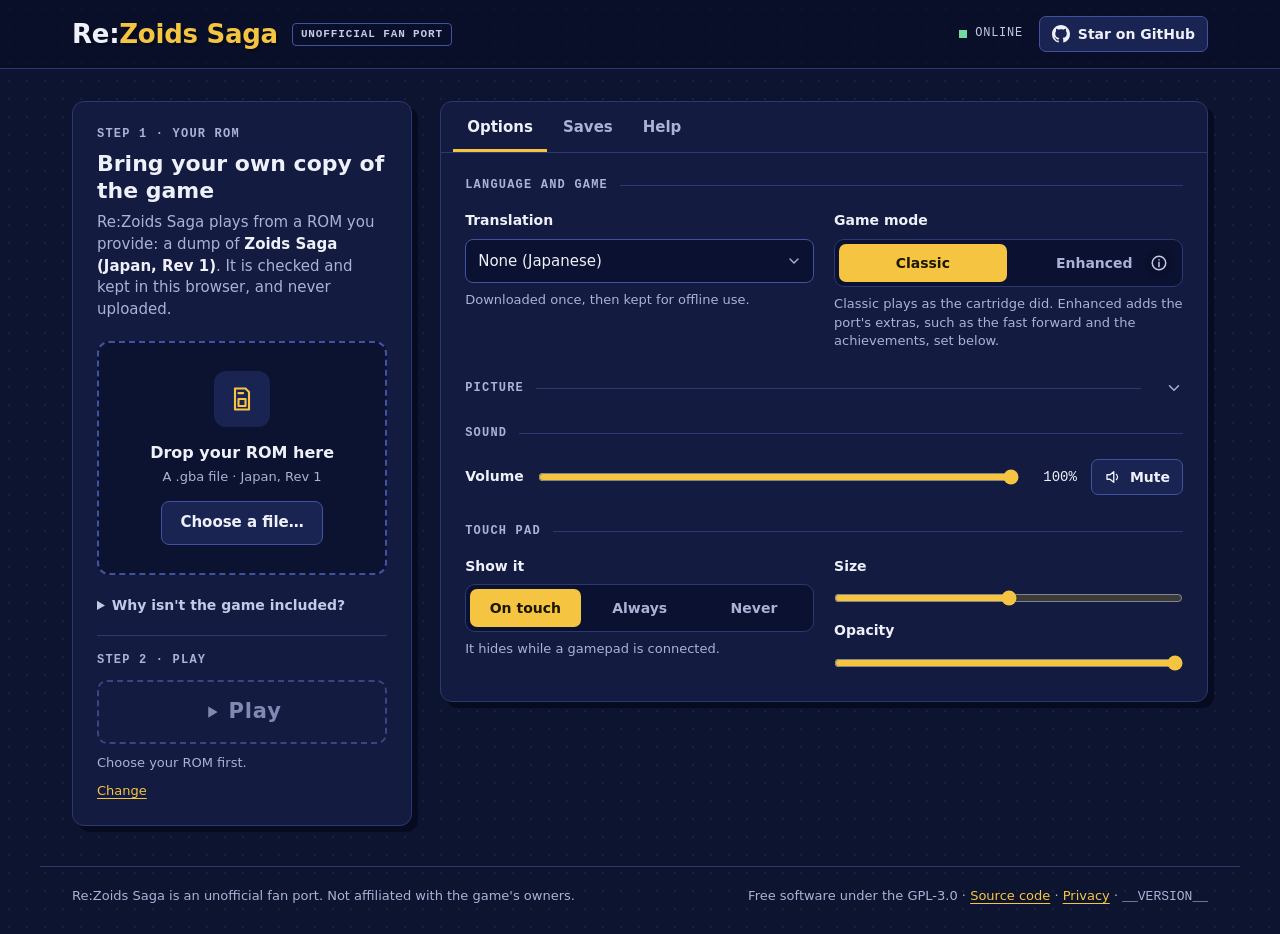
==== commit 54b3663c: "✨ Link the web page to its repository and ask for a star A GitHub button beside Install app opens th" ====
--- a/apps/web/static/index.html
+++ b/apps/web/static/index.html
@@ -12,7 +12,7 @@
 </head>
 <body data-rom-ready="false">
 
-<svg width="0" height="0" style="position:absolute" aria-hidden="true">
+<svg class="sprite" width="0" height="0" aria-hidden="true">
   <symbol id="i-file" viewBox="0 0 24 24"><g fill="none" stroke="currentColor" stroke-width="1.8" stroke-linecap="round" stroke-linejoin="round"><path d="M6 3h9l3 3v15H6z"/><path d="M9 12h6v6H9z"/><path d="M9 7h4"/></g></symbol>
   <symbol id="i-check" viewBox="0 0 24 24"><path d="M20 6 9 17l-5-5" fill="none" stroke="currentColor" stroke-width="2.4" stroke-linecap="round" stroke-linejoin="round"/></symbol>
   <symbol id="i-alert" viewBox="0 0 24 24"><g fill="none" stroke="currentColor" stroke-width="2" stroke-linecap="round"><circle cx="12" cy="12" r="9"/><path d="M12 7v6M12 16.5v.5"/></g></symbol>
@@ -27,6 +27,9 @@
   <symbol id="i-x" viewBox="0 0 24 24"><path d="M6 6l12 12M18 6 6 18" fill="none" stroke="currentColor" stroke-width="2" stroke-linecap="round"/></symbol>
   <symbol id="i-mail" viewBox="0 0 24 24"><g fill="none" stroke="currentColor" stroke-width="1.8" stroke-linecap="round" stroke-linejoin="round"><rect x="3" y="5" width="18" height="14" rx="2"/><path d="m3 7 9 6 9-6"/></g></symbol>
   <symbol id="i-info" viewBox="0 0 24 24"><g fill="none" stroke="currentColor" stroke-width="2" stroke-linecap="round"><circle cx="12" cy="12" r="9"/><path d="M12 11v6M12 7.5v.5"/></g></symbol>
+  <!-- GitHub's mark: Octicons' mark-github, (c) GitHub, Inc., MIT License. -->
+  <symbol id="i-github" viewBox="0 0 16 16"><path fill="currentColor" d="M8 0c4.42 0 8 3.58 8 8a8.013 8.013 0 0 1-5.45 7.59c-.4.08-.55-.17-.55-.38 0-.27.01-1.13.01-2.2 0-.75-.25-1.23-.54-1.48 1.78-.2 3.65-.88 3.65-3.95 0-.88-.31-1.59-.82-2.15.08-.2.36-1.02-.08-2.12 0 0-.67-.22-2.2.82-.64-.18-1.32-.27-2-.27-.68 0-1.36.09-2 .27-1.53-1.03-2.2-.82-2.2-.82-.44 1.1-.16 1.92-.08 2.12-.51.56-.82 1.28-.82 2.15 0 3.06 1.86 3.75 3.64 3.95-.23.2-.44.55-.51 1.07-.46.21-1.61.55-2.33-.66-.15-.24-.6-.83-1.23-.82-.67.01-.27.38.01.53.34.19.73.9.82 1.13.16.45.68 1.31 2.69.94 0 .67.01 1.3.01 1.49 0 .21-.15.45-.55.38A7.995 7.995 0 0 1 0 8c0-4.42 3.58-8 8-8Z"/></symbol>
+  <symbol id="i-star" viewBox="0 0 24 24"><path d="m12 3.5 2.6 5.3 5.9.9-4.3 4.1 1 5.8L12 16.9l-5.2 2.7 1-5.8-4.3-4.1 5.9-.9z" fill="none" stroke="currentColor" stroke-width="1.8" stroke-linejoin="round"/></symbol>
   <symbol id="i-vol" viewBox="0 0 24 24"><g fill="none" stroke="currentColor" stroke-width="1.8" stroke-linecap="round" stroke-linejoin="round"><path d="M4 9h4l5-4v14l-5-4H4z"/><path d="M16.5 8.5a5 5 0 0 1 0 7"/></g></symbol>
 </svg>
 
@@ -38,6 +41,7 @@
       <div class="top-end">
         <span class="lcd" id="net-state"><span class="px"></span><span>Online</span></span>
         <button class="btn btn-sm" id="install" type="button" hidden>Install app</button>
+        <a class="btn btn-sm gh" href="https://github.com/serivt/re-zoids-saga" target="_blank" rel="noopener" title="Enjoying it? A star on GitHub helps others find the project." aria-label="Star Re:Zoids Saga on GitHub (opens a new tab)"><svg class="icon" aria-hidden="true"><use href="#i-github"/></svg><span class="gh-label">Star on GitHub</span></a>
       </div>
     </div>
   </header>
@@ -359,6 +363,11 @@
           <p class="muted">Gamepads work in the game, and on this page too: move with the D-pad, choose with A, go back with B.</p>
         </div>
         <div class="group">
+          <h3 class="eyebrow group-h">Support the project</h3>
+          <p class="muted">Re:Zoids Saga is free, made by a fan in spare time. If you enjoy it, a star on GitHub helps others find it, and reports of what goes wrong and new translations are welcome there too.</p>
+          <p><a class="btn btn-sm" href="https://github.com/serivt/re-zoids-saga" target="_blank" rel="noopener"><svg class="icon" aria-hidden="true"><use href="#i-star"/></svg>Star it on GitHub</a></p>
+        </div>
+        <div class="group">
           <h3 class="eyebrow group-h">Offline and install</h3>
           <p class="muted">Once loaded it works without a connection. <span class="install-hint">Install it from the browser's menu to play it like an app.</span></p>
         </div>
--- a/apps/web/static/style.css
+++ b/apps/web/static/style.css
@@ -291,6 +291,7 @@
   background: var(--raised); border: 1px solid var(--line-strong); border-radius: var(--radius);
   box-shadow: 4px 4px 0 var(--shadow);
 }
+.sprite { position: absolute; }
 .note-inline { margin-left: 8px; text-transform: none; letter-spacing: 0; }
 
 /* ---------- Mobile ---------- */
@@ -300,8 +301,13 @@
 @media (max-width: 640px) {
   body { font-size: 16px; }
   .wordmark { font-size: 24px; }
-  .badge { margin-left: auto; font-size: 10px; }
-  .top-end { display: none; }
+  .badge { font-size: 10px; }
+  .top-in { padding-block: 12px; }
+  .top-end { gap: 8px; }
+  .badge { order: 3; }
+  #net-state, .gh-label { display: none; }
+  .top .btn-sm { min-height: 40px; font-size: 14px; padding: 0 10px; }
+  .gh { width: 40px; padding: 0; }
   .layout { padding-block: 16px 96px; gap: 20px; }
   .start { padding: 20px; max-width: none; }
   .btn { min-height: 48px; font-size: 16px; }
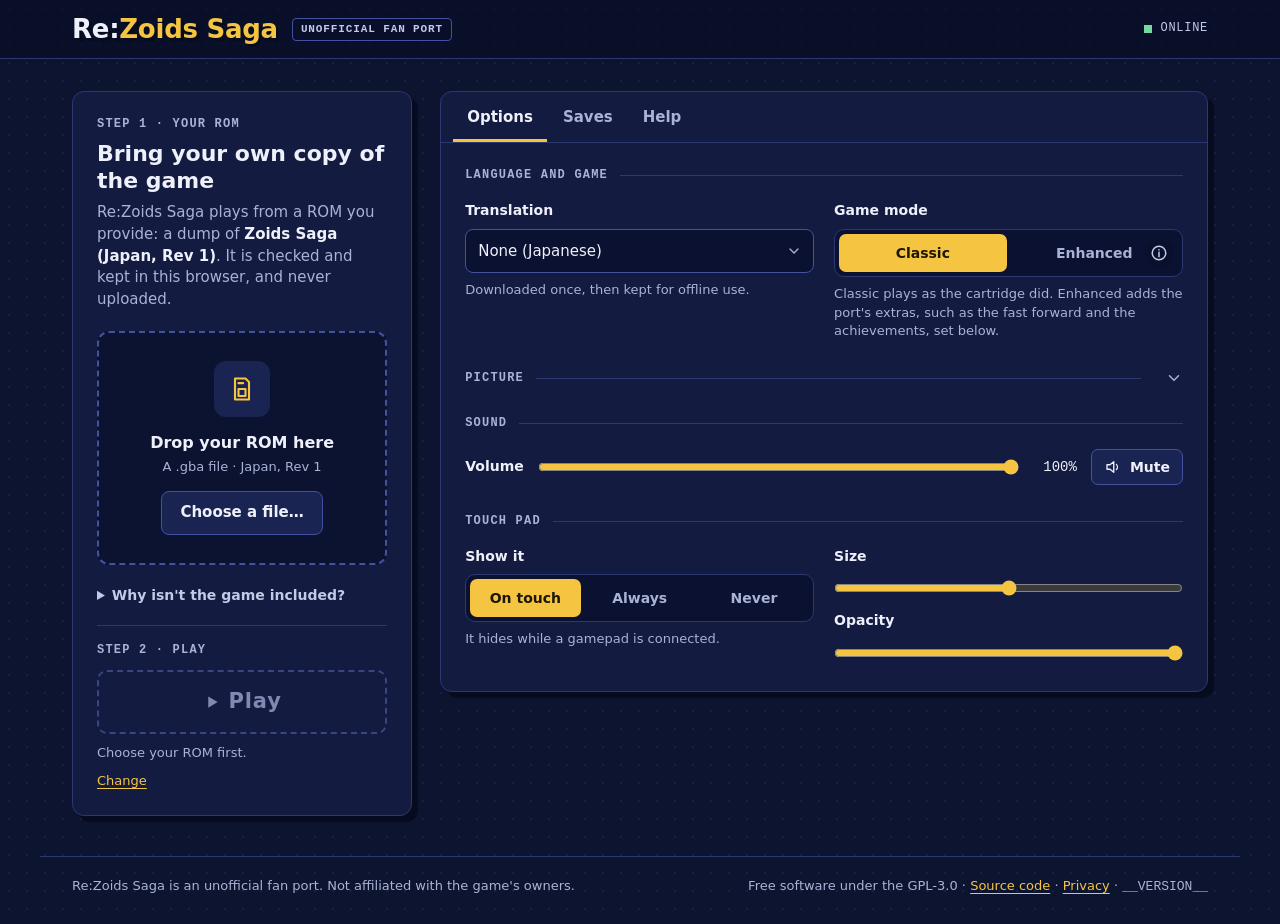
==== commit 7c26908e: "🚀 Publish the web version on Cloudflare A Worker with static assets serves dist/web at re-zoids-saga" ====
--- a/apps/web/static/index.html
+++ b/apps/web/static/index.html
@@ -27,9 +27,6 @@
   <symbol id="i-x" viewBox="0 0 24 24"><path d="M6 6l12 12M18 6 6 18" fill="none" stroke="currentColor" stroke-width="2" stroke-linecap="round"/></symbol>
   <symbol id="i-mail" viewBox="0 0 24 24"><g fill="none" stroke="currentColor" stroke-width="1.8" stroke-linecap="round" stroke-linejoin="round"><rect x="3" y="5" width="18" height="14" rx="2"/><path d="m3 7 9 6 9-6"/></g></symbol>
   <symbol id="i-info" viewBox="0 0 24 24"><g fill="none" stroke="currentColor" stroke-width="2" stroke-linecap="round"><circle cx="12" cy="12" r="9"/><path d="M12 11v6M12 7.5v.5"/></g></symbol>
-  <!-- GitHub's mark: Octicons' mark-github, (c) GitHub, Inc., MIT License. -->
-  <symbol id="i-github" viewBox="0 0 16 16"><path fill="currentColor" d="M8 0c4.42 0 8 3.58 8 8a8.013 8.013 0 0 1-5.45 7.59c-.4.08-.55-.17-.55-.38 0-.27.01-1.13.01-2.2 0-.75-.25-1.23-.54-1.48 1.78-.2 3.65-.88 3.65-3.95 0-.88-.31-1.59-.82-2.15.08-.2.36-1.02-.08-2.12 0 0-.67-.22-2.2.82-.64-.18-1.32-.27-2-.27-.68 0-1.36.09-2 .27-1.53-1.03-2.2-.82-2.2-.82-.44 1.1-.16 1.92-.08 2.12-.51.56-.82 1.28-.82 2.15 0 3.06 1.86 3.75 3.64 3.95-.23.2-.44.55-.51 1.07-.46.21-1.61.55-2.33-.66-.15-.24-.6-.83-1.23-.82-.67.01-.27.38.01.53.34.19.73.9.82 1.13.16.45.68 1.31 2.69.94 0 .67.01 1.3.01 1.49 0 .21-.15.45-.55.38A7.995 7.995 0 0 1 0 8c0-4.42 3.58-8 8-8Z"/></symbol>
-  <symbol id="i-star" viewBox="0 0 24 24"><path d="m12 3.5 2.6 5.3 5.9.9-4.3 4.1 1 5.8L12 16.9l-5.2 2.7 1-5.8-4.3-4.1 5.9-.9z" fill="none" stroke="currentColor" stroke-width="1.8" stroke-linejoin="round"/></symbol>
   <symbol id="i-vol" viewBox="0 0 24 24"><g fill="none" stroke="currentColor" stroke-width="1.8" stroke-linecap="round" stroke-linejoin="round"><path d="M4 9h4l5-4v14l-5-4H4z"/><path d="M16.5 8.5a5 5 0 0 1 0 7"/></g></symbol>
 </svg>
 
@@ -41,7 +38,6 @@
       <div class="top-end">
         <span class="lcd" id="net-state"><span class="px"></span><span>Online</span></span>
         <button class="btn btn-sm" id="install" type="button" hidden>Install app</button>
-        <a class="btn btn-sm gh" href="https://github.com/serivt/re-zoids-saga" target="_blank" rel="noopener" title="Enjoying it? A star on GitHub helps others find the project." aria-label="Star Re:Zoids Saga on GitHub (opens a new tab)"><svg class="icon" aria-hidden="true"><use href="#i-github"/></svg><span class="gh-label">Star on GitHub</span></a>
       </div>
     </div>
   </header>
@@ -363,11 +359,6 @@
           <p class="muted">Gamepads work in the game, and on this page too: move with the D-pad, choose with A, go back with B.</p>
         </div>
         <div class="group">
-          <h3 class="eyebrow group-h">Support the project</h3>
-          <p class="muted">Re:Zoids Saga is free, made by a fan in spare time. If you enjoy it, a star on GitHub helps others find it, and reports of what goes wrong and new translations are welcome there too.</p>
-          <p><a class="btn btn-sm" href="https://github.com/serivt/re-zoids-saga" target="_blank" rel="noopener"><svg class="icon" aria-hidden="true"><use href="#i-star"/></svg>Star it on GitHub</a></p>
-        </div>
-        <div class="group">
           <h3 class="eyebrow group-h">Offline and install</h3>
           <p class="muted">Once loaded it works without a connection. <span class="install-hint">Install it from the browser's menu to play it like an app.</span></p>
         </div>
--- a/apps/web/static/style.css
+++ b/apps/web/static/style.css
@@ -301,13 +301,8 @@
 @media (max-width: 640px) {
   body { font-size: 16px; }
   .wordmark { font-size: 24px; }
-  .badge { font-size: 10px; }
-  .top-in { padding-block: 12px; }
-  .top-end { gap: 8px; }
-  .badge { order: 3; }
-  #net-state, .gh-label { display: none; }
-  .top .btn-sm { min-height: 40px; font-size: 14px; padding: 0 10px; }
-  .gh { width: 40px; padding: 0; }
+  .badge { margin-left: auto; font-size: 10px; }
+  .top-end { display: none; }
   .layout { padding-block: 16px 96px; gap: 20px; }
   .start { padding: 20px; max-width: none; }
   .btn { min-height: 48px; font-size: 16px; }
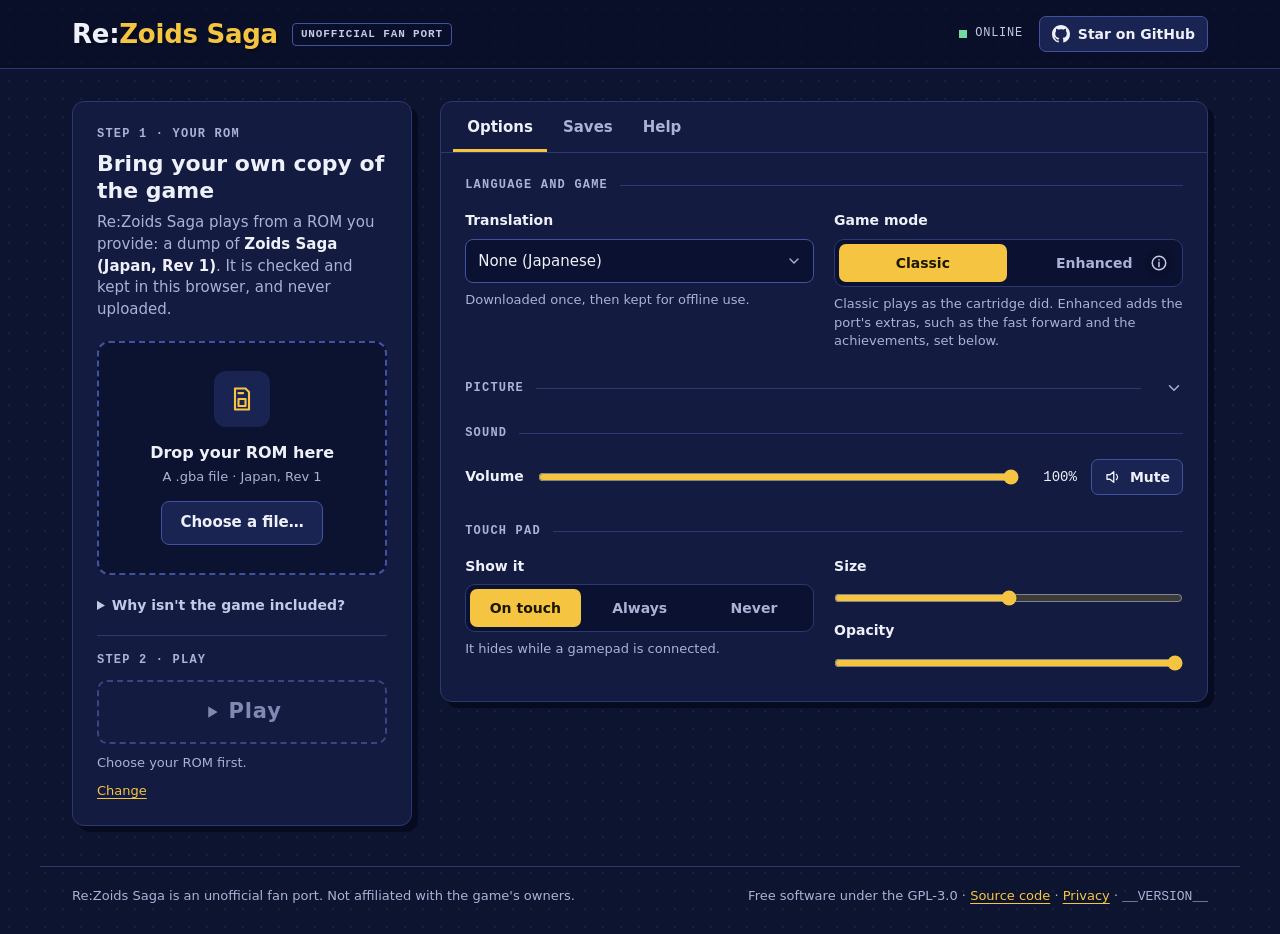
==== commit 816c6317: "✨ Tell the web page when a newer version is out and update it The build writes its version in the pa" ====
--- a/apps/web/static/index.html
+++ b/apps/web/static/index.html
@@ -4,6 +4,7 @@
   <meta charset="utf-8">
   <meta name="viewport" content="width=device-width, initial-scale=1, viewport-fit=cover">
   <meta name="theme-color" content="#0d1430">
+  <meta name="version" content="__VERSION__">
   <meta name="description" content="An unofficial port of Zoids Saga (Game Boy Advance) to play in the browser, from your own ROM.">
   <title>Re:Zoids Saga</title>
   <link rel="icon" href="icon.png">
@@ -27,10 +28,19 @@
   <symbol id="i-x" viewBox="0 0 24 24"><path d="M6 6l12 12M18 6 6 18" fill="none" stroke="currentColor" stroke-width="2" stroke-linecap="round"/></symbol>
   <symbol id="i-mail" viewBox="0 0 24 24"><g fill="none" stroke="currentColor" stroke-width="1.8" stroke-linecap="round" stroke-linejoin="round"><rect x="3" y="5" width="18" height="14" rx="2"/><path d="m3 7 9 6 9-6"/></g></symbol>
   <symbol id="i-info" viewBox="0 0 24 24"><g fill="none" stroke="currentColor" stroke-width="2" stroke-linecap="round"><circle cx="12" cy="12" r="9"/><path d="M12 11v6M12 7.5v.5"/></g></symbol>
+  <!-- GitHub's mark: Octicons' mark-github, (c) GitHub, Inc., MIT License. -->
+  <symbol id="i-github" viewBox="0 0 16 16"><path fill="currentColor" d="M8 0c4.42 0 8 3.58 8 8a8.013 8.013 0 0 1-5.45 7.59c-.4.08-.55-.17-.55-.38 0-.27.01-1.13.01-2.2 0-.75-.25-1.23-.54-1.48 1.78-.2 3.65-.88 3.65-3.95 0-.88-.31-1.59-.82-2.15.08-.2.36-1.02-.08-2.12 0 0-.67-.22-2.2.82-.64-.18-1.32-.27-2-.27-.68 0-1.36.09-2 .27-1.53-1.03-2.2-.82-2.2-.82-.44 1.1-.16 1.92-.08 2.12-.51.56-.82 1.28-.82 2.15 0 3.06 1.86 3.75 3.64 3.95-.23.2-.44.55-.51 1.07-.46.21-1.61.55-2.33-.66-.15-.24-.6-.83-1.23-.82-.67.01-.27.38.01.53.34.19.73.9.82 1.13.16.45.68 1.31 2.69.94 0 .67.01 1.3.01 1.49 0 .21-.15.45-.55.38A7.995 7.995 0 0 1 0 8c0-4.42 3.58-8 8-8Z"/></symbol>
+  <symbol id="i-star" viewBox="0 0 24 24"><path d="m12 3.5 2.6 5.3 5.9.9-4.3 4.1 1 5.8L12 16.9l-5.2 2.7 1-5.8-4.3-4.1 5.9-.9z" fill="none" stroke="currentColor" stroke-width="1.8" stroke-linejoin="round"/></symbol>
   <symbol id="i-vol" viewBox="0 0 24 24"><g fill="none" stroke="currentColor" stroke-width="1.8" stroke-linecap="round" stroke-linejoin="round"><path d="M4 9h4l5-4v14l-5-4H4z"/><path d="M16.5 8.5a5 5 0 0 1 0 7"/></g></symbol>
 </svg>
 
 <div id="launcher">
+  <div class="update" id="update" role="status" hidden>
+    <div class="wrap update-in">
+      <p><strong id="update-title">A new version is out.</strong> <span class="update-note">Your ROM, saves and options stay.</span></p>
+      <button class="btn btn-sm btn-primary" type="button" id="update-now">Update now</button>
+    </div>
+  </div>
   <header class="top">
     <div class="wrap top-in">
       <h1 class="wordmark"><span>Re:</span>Zoids Saga</h1>
@@ -38,6 +48,7 @@
       <div class="top-end">
         <span class="lcd" id="net-state"><span class="px"></span><span>Online</span></span>
         <button class="btn btn-sm" id="install" type="button" hidden>Install app</button>
+        <a class="btn btn-sm gh" href="https://github.com/serivt/re-zoids-saga" target="_blank" rel="noopener" title="Enjoying it? A star on GitHub helps others find the project." aria-label="Star Re:Zoids Saga on GitHub (opens a new tab)"><svg class="icon" aria-hidden="true"><use href="#i-github"/></svg><span class="gh-label">Star on GitHub</span></a>
       </div>
     </div>
   </header>
@@ -359,6 +370,11 @@
           <p class="muted">Gamepads work in the game, and on this page too: move with the D-pad, choose with A, go back with B.</p>
         </div>
         <div class="group">
+          <h3 class="eyebrow group-h">Support the project</h3>
+          <p class="muted">Re:Zoids Saga is free, made by a fan in spare time. If you enjoy it, a star on GitHub helps others find it, and reports of what goes wrong and new translations are welcome there too.</p>
+          <p><a class="btn btn-sm" href="https://github.com/serivt/re-zoids-saga" target="_blank" rel="noopener"><svg class="icon" aria-hidden="true"><use href="#i-star"/></svg>Star it on GitHub</a></p>
+        </div>
+        <div class="group">
           <h3 class="eyebrow group-h">Offline and install</h3>
           <p class="muted">Once loaded it works without a connection. <span class="install-hint">Install it from the browser's menu to play it like an app.</span></p>
         </div>
@@ -368,7 +384,7 @@
 
   <footer class="wrap foot">
     <p>Re:Zoids Saga is an unofficial fan port. Not affiliated with the game's owners.</p>
-    <p>Free software under the GPL-3.0 · <a href="https://github.com/serivt/re-zoids-saga">Source code</a> · <a href="privacy.html">Privacy</a> · <span class="mono" id="version">__VERSION__</span></p>
+    <p>Free software under the GPL-3.0 · <a href="https://github.com/serivt/re-zoids-saga">Source code</a> · <a href="privacy.html">Privacy</a> · <span class="mono" id="version">__VERSION__</span><span id="version-state"></span></p>
   </footer>
 
   <div class="playbar" id="playbar">
--- a/apps/web/static/style.css
+++ b/apps/web/static/style.css
@@ -292,6 +292,10 @@
   box-shadow: 4px 4px 0 var(--shadow);
 }
 .sprite { position: absolute; }
+.update { background: var(--accent); color: var(--accent-ink); padding-top: env(safe-area-inset-top); }
+.update-in { display: flex; flex-wrap: wrap; gap: 8px 16px; align-items: center; justify-content: space-between; padding-block: 10px; }
+.update .btn-primary { background: var(--accent-ink); border-color: var(--accent-ink); color: var(--accent); box-shadow: none; }
+.update-note { opacity: .8; }
 .note-inline { margin-left: 8px; text-transform: none; letter-spacing: 0; }
 
 /* ---------- Mobile ---------- */
@@ -301,8 +305,13 @@
 @media (max-width: 640px) {
   body { font-size: 16px; }
   .wordmark { font-size: 24px; }
-  .badge { margin-left: auto; font-size: 10px; }
-  .top-end { display: none; }
+  .badge { font-size: 10px; }
+  .top-in { padding-block: 12px; }
+  .top-end { gap: 8px; }
+  .badge { order: 3; }
+  #net-state, .gh-label { display: none; }
+  .top .btn-sm { min-height: 40px; font-size: 14px; padding: 0 10px; }
+  .gh { width: 40px; padding: 0; }
   .layout { padding-block: 16px 96px; gap: 20px; }
   .start { padding: 20px; max-width: none; }
   .btn { min-height: 48px; font-size: 16px; }
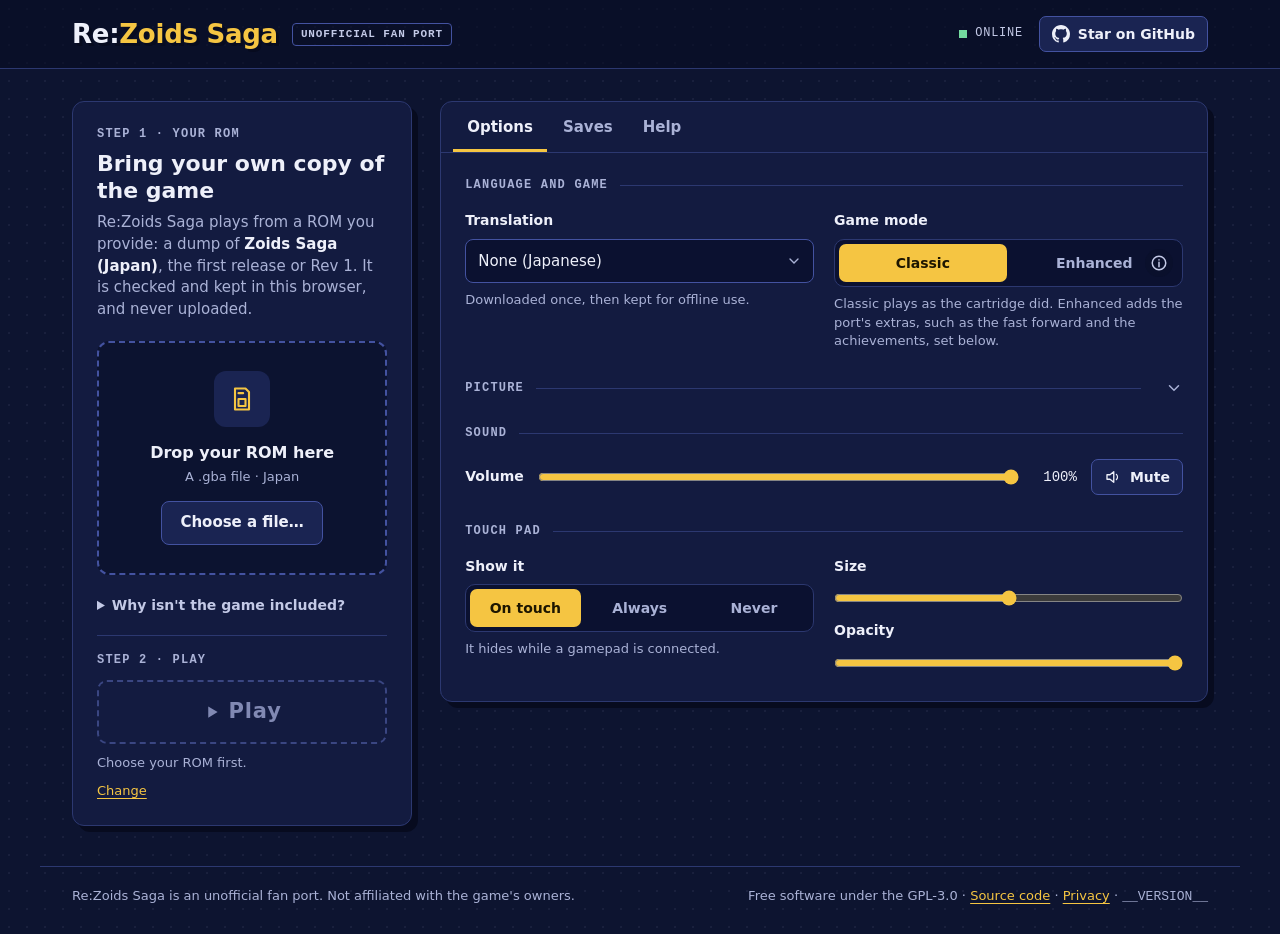
==== commit b3f920f2: "✨ Play the game's first release in the launcher and on the web page The first release's dump (SHA-1 " ====
--- a/apps/web/static/index.html
+++ b/apps/web/static/index.html
@@ -58,7 +58,7 @@
       <div class="intro" id="start-intro">
         <p class="eyebrow">Step 1 · Your ROM</p>
         <h2 id="start-h" class="intro-h">Bring your own copy of the game</h2>
-        <p class="muted">Re:Zoids Saga plays from a ROM you provide: a dump of <strong class="strong">Zoids Saga (Japan, Rev 1)</strong>. It is checked and kept in this browser, and never uploaded.</p>
+        <p class="muted">Re:Zoids Saga plays from a ROM you provide: a dump of <strong class="strong">Zoids Saga (Japan)</strong>, the first release or Rev 1. It is checked and kept in this browser, and never uploaded.</p>
       </div>
 
       <div id="rom-drop" class="drop" data-state="empty">
@@ -71,7 +71,7 @@
         </div>
         <div class="drop-text">
           <p class="drop-title" id="rom-status" role="status">Drop your ROM here</p>
-          <p class="hint" id="rom-detail">A .gba file · Japan, Rev 1</p>
+          <p class="hint" id="rom-detail">A .gba file · Japan</p>
         </div>
         <div class="drop-actions">
           <input class="vh" type="file" id="rom-file" accept=".gba,.bin,application/octet-stream">
@@ -296,7 +296,7 @@
             </div>
             <p class="line-status" id="cloud-form-status" role="status"></p>
           </form>
-          <p class="hint"><a href="privacy.html">What is kept, and how to delete it</a></p>
+          <p class="hint"><a href="#privacy" data-privacy>What is kept, and how to delete it</a></p>
         </div>
 
         <div class="group" data-when="link-sent" hidden>
@@ -334,7 +334,7 @@
               <button class="btn" type="button" id="cloud-sync"><svg class="icon" aria-hidden="true"><use href="#i-sync"/></svg>Sync now</button>
             </div>
             <p class="status" id="cloud-status" role="status"></p>
-            <p class="hint"><a href="privacy.html">What is kept, and how to delete it</a></p>
+            <p class="hint"><a href="#privacy" data-privacy>What is kept, and how to delete it</a></p>
           </div>
           <div class="group">
             <h3 class="eyebrow group-h">Danger zone</h3>
@@ -384,7 +384,7 @@
 
   <footer class="wrap foot">
     <p>Re:Zoids Saga is an unofficial fan port. Not affiliated with the game's owners.</p>
-    <p>Free software under the GPL-3.0 · <a href="https://github.com/serivt/re-zoids-saga">Source code</a> · <a href="privacy.html">Privacy</a> · <span class="mono" id="version">__VERSION__</span><span id="version-state"></span></p>
+    <p>Free software under the GPL-3.0 · <a href="https://github.com/serivt/re-zoids-saga">Source code</a> · <a href="#privacy" data-privacy>Privacy</a> · <span class="mono" id="version">__VERSION__</span><span id="version-state"></span></p>
   </footer>
 
   <div class="playbar" id="playbar">
@@ -459,6 +459,56 @@
   </form>
 </dialog>
 
+<dialog id="privacy-dialog" aria-labelledby="privacy-title">
+  <form method="dialog" class="dlg legal">
+    <div class="dlg-head">
+      <div><p class="eyebrow">Re:Zoids Saga</p><h2 class="dlg-title" id="privacy-title">Privacy</h2></div>
+      <button class="btn btn-ghost btn-sm icon-only" value="close" aria-label="Close" autofocus><svg width="20" height="20" aria-hidden="true"><use href="#i-x"/></svg></button>
+    </div>
+    <p class="muted">What this page keeps, where, and how to delete it.</p>
+
+    <h3>In your browser</h3>
+    <p>The ROM you choose is read and kept in this browser alone (its database), so you
+      choose it once. It is never sent anywhere: not to this site, not to the cloud. The
+      saves, the achievements, the translation you chose and the page's options are kept in
+      this browser too. Forget the ROM removes the ROM; clearing the site's data in the
+      browser removes everything.</p>
+
+    <h3>In the cloud, only if you sign in</h3>
+    <p>Signing in is optional. If you do, the cloud keeps:</p>
+    <ul>
+      <li>your email address, to send you the sign-in link and tell your account apart;</li>
+      <li>your saves and achievements, each with what it holds (level, area, money, time
+        played) and when it was stored, and the last ten versions of each save, so one can
+        be taken back;</li>
+      <li>the ROM's fingerprint (its SHA-1), to keep the saves of each ROM apart. It is a
+        number computed from the ROM, not the ROM itself.</li>
+    </ul>
+    <p>The data is used for the cloud saves, and the project's maintainer may look at what
+      the saves hold (level, area, money, time played, achievements unlocked) to see how far
+      the players get. It is never sold or shared, and no other player can reach your
+      saves.</p>
+
+    <h3>Visits</h3>
+    <p>The site counts its visits with Cloudflare Web Analytics, which uses no cookies and
+      keeps nothing in your browser: it counts page views, and the country, browser and
+      device type they come from, without telling one visitor from another. Nothing else is
+      collected: no tracking across sites and no advertising.</p>
+
+    <h3>Deleting it</h3>
+    <p>Delete my account, in the Cloud tab, deletes your account, your email address and
+      every save and version kept in the cloud, at once. The saves in your browser stay.
+      Sign out only stops the syncing.</p>
+
+    <p class="hint">This is a free software project, not affiliated with the game's owners:
+      <a href="https://github.com/serivt/re-zoids-saga" target="_blank" rel="noopener">source code</a>.</p>
+    <div class="dlg-actions">
+      <button class="btn" value="close">Close</button>
+    </div>
+  </form>
+</dialog>
+
+<!-- analytics -->
 <script type="module" src="main.js"></script>
 </body>
 </html>
--- a/apps/web/static/style.css
+++ b/apps/web/static/style.css
@@ -296,6 +296,11 @@
 .update-in { display: flex; flex-wrap: wrap; gap: 8px 16px; align-items: center; justify-content: space-between; padding-block: 10px; }
 .update .btn-primary { background: var(--accent-ink); border-color: var(--accent-ink); color: var(--accent); box-shadow: none; }
 .update-note { opacity: .8; }
+.legal { gap: 12px; }
+.legal h3 { font-size: 16px; font-weight: 700; margin-top: 8px; }
+.legal p, .legal li { color: var(--text-2); }
+.legal ul { list-style: disc; padding-left: 22px; display: flex; flex-direction: column; gap: 6px; }
+@media (min-width: 641px) { #privacy-dialog { width: min(680px, calc(100vw - 32px)); } }
 .note-inline { margin-left: 8px; text-transform: none; letter-spacing: 0; }
 
 /* ---------- Mobile ---------- */
@@ -346,6 +351,8 @@
 }
 .pause-btn:hover, .pause-btn:focus-visible, .game.show-ui .pause-btn { opacity: 1; }
 html.touch .pause-btn { opacity: .75; }
+@media (orientation: portrait) { html.touch .pause-btn { width: 48px; height: 48px; } }
+@media (orientation: landscape) { html.touch .pause-btn { width: 64px; height: 36px; } }
 
 /* Quick menu */
 .quick .row { min-height: 48px; flex-wrap: nowrap; }
